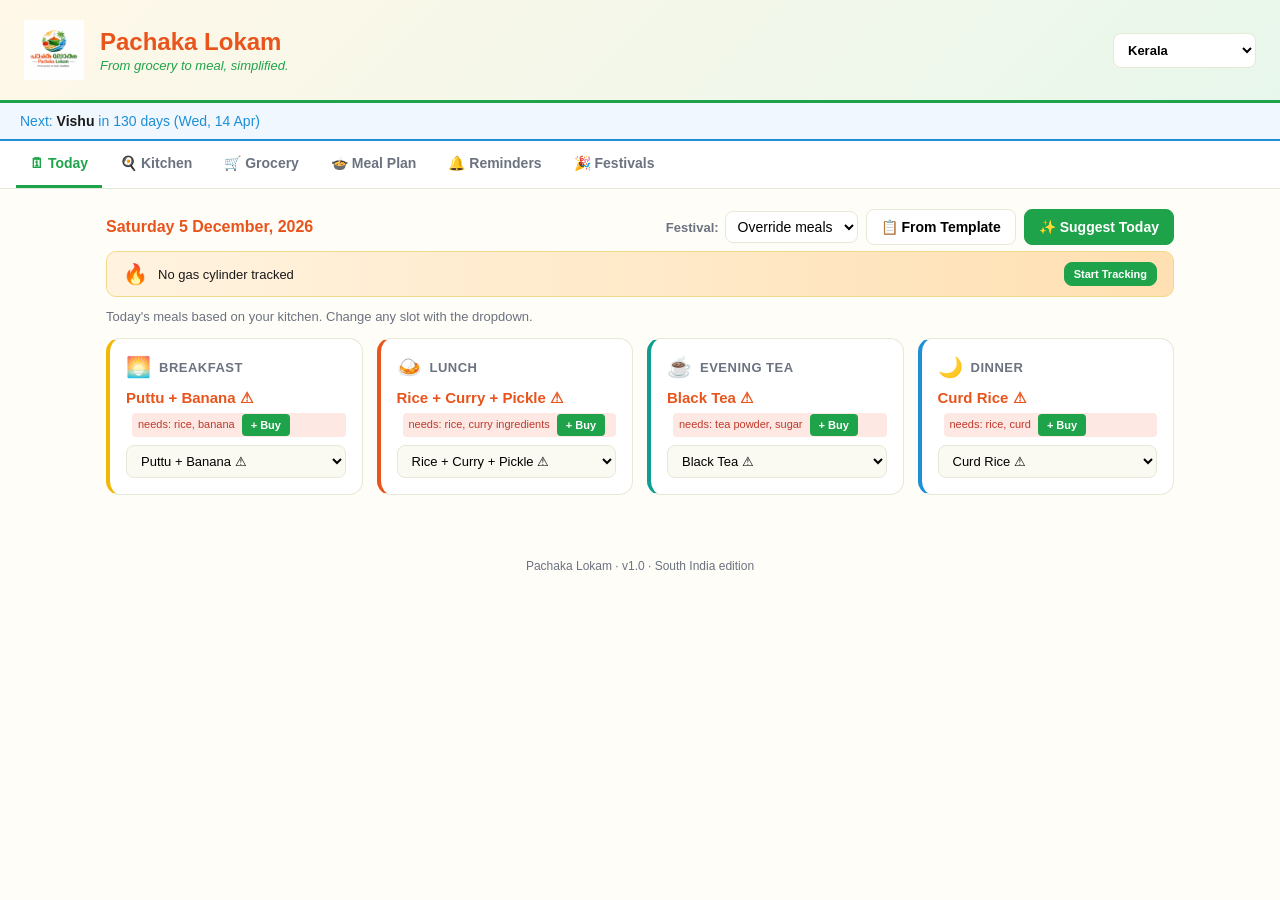
==== index.html @ 571d4b27 "Add files via upload Signed-off-by: Prashobh Paul <prashobhpaulnambadan@gmail.com>" ====
<!doctype html>
<html lang="en">
<head>
<meta charset="utf-8" />
<meta name="viewport" content="width=device-width,initial-scale=1,viewport-fit=cover" />
<meta name="theme-color" content="#1fa34a" />
<title>Pachaka Lokam</title>
<link rel="icon" href="assets/logo.png" />
<link rel="manifest" href="manifest.webmanifest" />
<link rel="stylesheet" href="app.css" />
</head>
<body>
<header class="hero">
  <img src="assets/logo.png" class="logo" />
  <div>
    <h1>Pachaka Lokam</h1>
    <p class="tag">From grocery to meal, simplified.</p>
  </div>
  <div class="hero-controls">
    <select id="region-select" class="region-sel" title="Select your region">
      <option value="Kerala">Kerala</option>
      <option value="Tamil Nadu">Tamil Nadu</option>
      <option value="Andhra Pradesh">Andhra Pradesh</option>
      <option value="Telangana">Telangana</option>
      <option value="Karnataka">Karnataka</option>
    </select>
  </div>
</header>

<!-- Festival Banner (dynamic) -->
<div id="festival-banner" class="festival-banner"></div>

<nav class="tabs">
  <button class="tab active" data-tab="today">🗓 Today</button>
  <button class="tab" data-tab="kitchen">🍳 Kitchen</button>
  <button class="tab" data-tab="grocery">🛒 Grocery</button>
  <button class="tab" data-tab="meals">🍲 Meal Plan</button>
  <button class="tab" data-tab="reminders">🔔 Reminders</button>
  <button class="tab" data-tab="festivals">🎉 Festivals</button>
</nav>
<main>

  <!-- ===== TODAY ===== -->
  <section id="today" class="panel active">
    <div class="today-header">
      <div id="today-date" class="today-date-label"></div>
      <span id="today-veg-badge" class="veg-badge-small" style="display:none">🌿 Veg Only</span>
      <span id="today-special-badge" class="special-badge" style="display:none"></span>
      <div class="row">
        <label class="switch">Festival:
          <select id="festival-mode-select">
            <option value="override">Override meals</option>
            <option value="suggest">Suggest only</option>
            <option value="off">Off</option>
          </select>
        </label>
        <button class="btn" id="btn-today-from-template">📋 From Template</button>
        <button class="btn primary" id="btn-today-suggest">✨ Suggest Today</button>
      </div>
    </div>

    <!-- Gas Cylinder Widget -->
    <div id="gas-cylinder-widget" class="gas-widget"></div>

    <p class="hint">Today's meals based on your kitchen. Change any slot with the dropdown.</p>

    <div class="today-grid">
      <!-- Breakfast -->
      <div class="today-card" id="today-breakfast">
        <div class="today-slot-header"><span class="slot-icon">🌅</span><span class="slot-label">Breakfast</span></div>
        <div class="fest-override-label" style="display:none"></div>
        <div class="special-day-label" style="display:none"></div>
        <div class="today-meal-display suggestion">—</div>
        <span class="today-missing miss" style="display:none"></span>
        <div class="today-select-wrap"><select></select></div>
      </div>
      <!-- Lunch -->
      <div class="today-card" id="today-lunch">
        <div class="today-slot-header"><span class="slot-icon">🍛</span><span class="slot-label">Lunch</span></div>
        <div class="fest-override-label" style="display:none"></div>
        <div class="special-day-label" style="display:none"></div>
        <div class="today-meal-display suggestion">—</div>
        <span class="today-missing miss" style="display:none"></span>
        <div class="today-select-wrap"><select></select></div>
      </div>
      <!-- Tea -->
      <div class="today-card" id="today-tea">
        <div class="today-slot-header"><span class="slot-icon">☕</span><span class="slot-label">Evening Tea</span></div>
        <div class="fest-override-label" style="display:none"></div>
        <div class="special-day-label" style="display:none"></div>
        <div class="today-meal-display suggestion">—</div>
        <span class="today-missing miss" style="display:none"></span>
        <div class="today-select-wrap"><select></select></div>
      </div>
      <!-- Dinner -->
      <div class="today-card" id="today-dinner">
        <div class="today-slot-header"><span class="slot-icon">🌙</span><span class="slot-label">Dinner</span></div>
        <div class="fest-override-label" style="display:none"></div>
        <div class="special-day-label" style="display:none"></div>
        <div class="today-meal-display suggestion">—</div>
        <span class="today-missing miss" style="display:none"></span>
        <div class="today-select-wrap"><select></select></div>
      </div>
    </div>
  </section>

  <!-- ===== KITCHEN ===== -->
  <section id="kitchen" class="panel">
    <div class="toolbar"><h2>What's in my Kitchen</h2><button class="btn" id="btn-reset-month">Reset Month</button></div>
    <p class="hint">Update quantities as you use things. Tap <b>Out</b> to move to Grocery.</p>
    <div id="kitchen-groups"></div>
  </section>

  <!-- ===== GROCERY ===== -->
  <section id="grocery" class="panel">
    <div class="toolbar"><h2>Shopping List</h2></div>
    <p class="hint">Tap <b>Bought</b> to return items to Kitchen.</p>
    <div id="grocery-list"></div>
  </section>

  <!-- ===== MEAL PLAN ===== -->
  <section id="meals" class="panel">
    <div id="template-banner" class="banner">
      <div><b>You have a saved weekly plan.</b><div class="meta">Apply it to this week — items missing in kitchen will be auto-substituted.</div></div>
      <div class="row"><button class="btn primary" id="btn-apply-template">Apply</button>
      <button class="btn" id="btn-dismiss-template">Not this week</button></div>
    </div>
    <div class="toolbar">
      <h2 id="meal-plan-title">Kerala Meal Plan</h2>
      <div class="row">
        <label class="switch">Drink:
          <select id="bev-select"><option value="tea">Tea</option><option value="coffee">Coffee</option><option value="either">Either</option></select>
        </label>
        <input type="date" id="plan-start" />
        <button class="btn" id="btn-edit-toggle">Edit Plan</button>
        <button class="btn primary" id="btn-generate">Generate 7 days</button>
      </div>
    </div>
    <p class="hint">Suggestions adapt to your kitchen. Partial matches show <b>needs: …</b>.</p>
    <div id="plan-grid"></div>
    <div class="row" style="justify-content:flex-end; margin-top:12px">
      <button class="btn" id="btn-save-template" style="display:none">💾 Save as Weekly Template</button>
    </div>
    <div id="missing-panel" class="missing-panel" style="display:none">
      <div class="toolbar"><h3>Missing for this plan</h3><button class="btn xs primary" id="btn-approve-all">Approve all → Grocery</button></div>
      <p class="hint">Approve items to add them to your Grocery list. Dismiss if not needed.</p>
      <div id="missing-list" class="chips"></div>
    </div>
  </section>

  <!-- ===== REMINDERS ===== -->
  <section id="reminders" class="panel">
    <nav class="rem-tabs">
      <button class="rem-tab active" data-remtab="rem-alerts">🔔 Reminders</button>
      <button class="rem-tab" data-remtab="rem-tracker">📅 Tracker</button>
    </nav>

    <!-- Reminders sub-panel -->
    <div id="rem-alerts" class="rem-panel active">
      <div class="toolbar" style="margin-top:14px"><h2>Smart Reminders</h2><button class="btn" id="btn-enable-notif">Enable Notifications</button></div>
      <div id="reminder-list"></div>
      <div class="add-row">
        <input id="r-title" placeholder="Reminder title" />
        <select id="r-freq"><option value="daily">Daily</option><option value="weekly">Weekly</option><option value="custom">Custom</option></select>
        <input id="r-time" type="time" />
        <button class="btn primary" id="btn-add-rem">Add</button>
      </div>
    </div>

    <!-- Tracker sub-panel -->
    <div id="rem-tracker" class="rem-panel">
      <div class="tracker-header">
        <h2>Monthly Tracker</h2>
        <div class="row">
          <button class="btn xs" id="tracker-prev">‹ Prev</button>
          <span id="tracker-month-label" class="tracker-month"></span>
          <button class="btn xs" id="tracker-next">Next ›</button>
        </div>
      </div>

      <!-- Stats strip (6 cards: maid, milk, newspaper) -->
      <div class="tracker-stats">
        <div class="stat-card maid-color">
          <div class="stat-val" id="stat-maid-present">0</div>
          <div class="stat-lbl">Maid Present</div>
        </div>
        <div class="stat-card absent-color">
          <div class="stat-val" id="stat-maid-absent">0</div>
          <div class="stat-lbl">Maid Absent</div>
        </div>
        <div class="stat-card milk-color">
          <div class="stat-val" id="stat-milk-received">0</div>
          <div class="stat-lbl">Milk Days</div>
        </div>
        <div class="stat-card missed-color">
          <div class="stat-val" id="stat-milk-missed">0</div>
          <div class="stat-lbl">Milk Missed</div>
        </div>
        <div class="stat-card news-color">
          <div class="stat-val" id="stat-news-received">0</div>
          <div class="stat-lbl">Paper Days</div>
        </div>
        <div class="stat-card news-missed-color">
          <div class="stat-val" id="stat-news-missed">0</div>
          <div class="stat-lbl">Paper Missed</div>
        </div>
      </div>

      <!-- Legend -->
      <div class="tracker-legend">
        <span class="leg-dot present"></span> Maid &nbsp;
        <span class="leg-dot absent"></span> Absent &nbsp;
        <span class="leg-dot received"></span> Milk &nbsp;
        <span class="leg-dot missed"></span> Missed &nbsp;
        <span class="leg-dot news-yes"></span> Paper &nbsp;
        <span class="leg-dot news-no"></span> No paper
        <span class="leg-note">· Tap to cycle: blank → yes → no → blank</span>
      </div>

      <!-- Calendar -->
      <div id="tracker-grid" class="tracker-grid"></div>
    </div>
  </section>

  <!-- ===== FESTIVALS ===== -->
  <section id="festivals" class="panel">
    <div class="toolbar"><h2>Festival Calendar</h2></div>
    <p class="hint">Festivals for your selected region. Active festivals override meal plans.</p>
    <div id="festival-list"></div>
  </section>

</main>
<footer>Pachaka Lokam · v1.0 · South India edition</footer>
<script src="data.js"></script>
<script src="app.js"></script>
</body>
</html>
---- app.css ----
:root {
  --green:#1fa34a; --orange:#e8541c; --blue:#1d8fd6; --yellow:#f2b705;
  --bg:#fffdf7; --ink:#1a1a1a; --muted:#6b7280; --card:#fff; --border:#e8e8d8;
  --red:#c0392b; --teal:#0f9d8f; --purple:#7c3aed;
}
* { box-sizing:border-box; -webkit-tap-highlight-color:transparent; }
html,body { margin:0; }
body { font-family:-apple-system,"Segoe UI",Roboto,sans-serif; background:var(--bg); color:var(--ink); padding-bottom:env(safe-area-inset-bottom); }

/* ===== HERO ===== */
.hero { display:flex; align-items:center; gap:16px; padding:20px 24px; padding-top:calc(20px + env(safe-area-inset-top));
  background:linear-gradient(135deg,#fff8e8 0%,#e8f7ec 100%); border-bottom:3px solid var(--green); }
.logo { height:60px; width:60px; object-fit:contain; }
.hero h1 { margin:0; color:var(--orange); font-size:24px; }
.tag { margin:2px 0 0; color:var(--green); font-style:italic; font-weight:500; font-size:13px; }
.hero-controls { margin-left:auto; }
.region-sel { min-width:130px; font-weight:600; padding:8px 10px; border:1.5px solid var(--border); border-radius:8px; font-size:13px; background:#fff; font-family:inherit; }

/* ===== FESTIVAL BANNER ===== */
.festival-banner { margin:0; padding:0; }
.festival-banner.active {
  background:linear-gradient(135deg,#fff3e0 0%,#ffe0b2 50%,#fff8e1 100%);
  border-bottom:3px solid var(--orange); padding:16px 20px;
}
.festival-banner.upcoming {
  background:#f0f7ff; border-bottom:2px solid var(--blue); padding:10px 20px;
}
.fest-greeting { font-size:18px; font-weight:700; color:var(--orange); margin-bottom:8px; }
.fest-progress { margin-bottom:10px; }
.fest-progress span { font-size:13px; color:var(--ink); font-weight:600; }
.progress-bar { height:6px; background:#e0e0e0; border-radius:3px; margin-top:4px; overflow:hidden; }
.progress-fill { height:100%; background:var(--orange); border-radius:3px; transition:width 0.3s; }
.fest-meals { margin-top:8px; }
.fest-dish { padding:4px 0; font-size:13px; border-bottom:1px dashed #e0d6c8; }
.fest-dish:last-child { border-bottom:none; }
.fest-dish span { display:inline-block; width:70px; font-weight:600; color:var(--orange); text-transform:capitalize; font-size:11px; }
.fest-upcoming { font-size:14px; color:var(--blue); }
.fest-upcoming b { color:var(--ink); }

/* ===== MAIN TABS ===== */
.tabs { display:flex; gap:4px; padding:0 16px; background:var(--card); border-bottom:1px solid var(--border); position:sticky; top:0; z-index:10; overflow-x:auto; }
.tab { background:transparent; border:none; padding:14px; font-size:14px; cursor:pointer; color:var(--muted); border-bottom:3px solid transparent; font-weight:600; white-space:nowrap; }
.tab.active { color:var(--green); border-bottom-color:var(--green); }
main { padding:20px 16px 40px; max-width:1100px; margin:0 auto; }
.panel { display:none; } .panel.active { display:block; }

/* ===== GAS CYLINDER WIDGET ===== */
.gas-widget { display:flex; align-items:center; gap:10px; background:linear-gradient(90deg,#fff3e0,#ffe0b2); border:1px solid #f2d98a;
  border-radius:10px; padding:10px 16px; margin-bottom:12px; }
.gas-widget:empty { display:none; }
.gas-icon { font-size:20px; }
.gas-text { flex:1; font-size:13px; color:var(--ink); }
.gas-text b { color:var(--orange); font-size:15px; }

/* ===== TODAY TAB ===== */
.today-header { display:flex; justify-content:space-between; align-items:center; flex-wrap:wrap; gap:10px; margin-bottom:6px; }
.today-date-label { font-size:16px; font-weight:700; color:var(--orange); }
.today-grid { display:grid; grid-template-columns:repeat(auto-fit,minmax(240px,1fr)); gap:14px; margin-top:10px; }
.today-card { background:var(--card); border:1px solid var(--border); border-radius:14px; padding:16px; display:flex; flex-direction:column; gap:8px; position:relative; }
.today-card:nth-child(1) { border-left:4px solid #f2b705; }
.today-card:nth-child(2) { border-left:4px solid var(--orange); }
.today-card:nth-child(3) { border-left:4px solid var(--teal); }
.today-card:nth-child(4) { border-left:4px solid var(--blue); }
.today-slot-header { display:flex; align-items:center; gap:8px; }
.slot-icon { font-size:20px; }
.slot-label { font-size:13px; font-weight:700; text-transform:uppercase; letter-spacing:0.5px; color:var(--muted); }
.today-meal-display { font-size:15px; font-weight:600; min-height:22px; line-height:1.4; }
.today-meal-display.set { color:var(--ink); }
.today-meal-display.suggestion { color:var(--green); }
.today-meal-display.empty { color:var(--muted); font-style:italic; font-size:13px; }
.today-meal-display.festival { color:var(--orange); }
.today-select-wrap select { width:100%; padding:7px 10px; font-size:13px; border:1.5px solid var(--border); border-radius:8px; background:#faf9f2; }
.today-missing { font-size:11px; margin-top:-4px; }
.fest-override-label { font-size:12px; color:var(--orange); font-weight:600; background:#fff3e0; padding:4px 8px; border-radius:6px; }

/* ===== SHARED LAYOUT ===== */
.toolbar { display:flex; justify-content:space-between; align-items:center; margin-bottom:14px; flex-wrap:wrap; gap:10px; }
.row { display:flex; gap:8px; align-items:center; flex-wrap:wrap; }
h2 { margin:0; font-size:18px; } h3 { margin:0; font-size:14px; }
.hint { color:var(--muted); font-size:13px; margin:0 0 14px; }
.btn { background:#fff; border:1.5px solid var(--border); padding:9px 14px; border-radius:8px; cursor:pointer; font-weight:600; font-size:14px; }
.btn.primary { background:var(--green); color:#fff; border-color:var(--green); }
.btn.xs { padding:5px 9px; font-size:11px; }
.btn:active { transform:scale(0.97); }
input,select { padding:9px 12px; border:1.5px solid var(--border); border-radius:8px; font-size:14px; background:#fff; font-family:inherit; }
.switch { display:inline-flex; align-items:center; gap:6px; font-size:13px; color:var(--muted); font-weight:600; }
.switch select { padding:6px 8px; }

/* ===== KITCHEN / GROCERY CARDS ===== */
.category { background:var(--card); border:1px solid var(--border); border-radius:12px; padding:14px; margin-bottom:12px; }
.category h3 { color:var(--orange); font-size:13px; text-transform:uppercase; letter-spacing:0.5px; display:flex; justify-content:space-between; margin-bottom:10px; }
.category h3 .count { color:var(--muted); font-size:11px; font-weight:500; text-transform:none; letter-spacing:0; }
.category details summary { cursor:pointer; color:var(--muted); font-size:12px; padding:6px 4px; }
.items { display:grid; grid-template-columns:repeat(auto-fill,minmax(240px,1fr)); gap:6px; }
.item { display:flex; align-items:center; gap:6px; padding:8px 10px; background:#faf9f2; border-radius:8px; font-size:13px; border-left:3px solid transparent; }
.item.stocked { border-left-color:var(--green); background:#f0faf3; }
.item.empty { opacity:0.65; }
.item .name { flex:1; }
.item .qty { width:60px; padding:3px 6px; font-size:12px; }
.item .unit { font-size:11px; color:var(--muted); min-width:24px; font-weight:600; }

/* ===== MEAL PLAN ===== */
.banner { background:#fff8e8; border:1px solid var(--yellow); border-radius:12px; padding:14px; margin-bottom:14px; display:flex; justify-content:space-between; align-items:center; flex-wrap:wrap; gap:10px; }
.banner .meta { color:var(--muted); font-size:12px; margin-top:4px; }
#plan-grid { display:grid; grid-template-columns:repeat(auto-fit,minmax(240px,1fr)); gap:12px; }
.day-card { background:var(--card); border:1px solid var(--border); border-radius:12px; padding:14px; border-left:4px solid var(--blue); }
.day-card h4 { margin:0 0 10px; color:var(--blue); font-size:14px; }
.day-card.festival-day { border-left-color:var(--orange); background:linear-gradient(135deg,#fffde7 0%,#fff8e1 100%); }
.fest-badge { display:inline-block; background:var(--orange); color:#fff; font-size:10px; font-weight:700; text-transform:uppercase;
  letter-spacing:0.5px; padding:2px 8px; border-radius:4px; margin-bottom:6px; }
.meal-row { padding:7px 0; border-bottom:1px dashed var(--border); font-size:13px; line-height:1.4; }
.meal-row:last-child { border-bottom:none; }
.meal-row b { color:var(--orange); text-transform:capitalize; display:block; font-size:11px; margin-bottom:2px; }
.meal-row.partial { background:#fff8e8; }
.meal-row select { width:100%; padding:5px 8px; font-size:12px; }
.miss { display:inline-block; margin-left:6px; font-size:11px; color:#c0392b; background:#fde8e4; padding:1px 6px; border-radius:4px; }
.missing-panel { background:var(--card); border:1px solid var(--yellow); border-left:4px solid var(--yellow); border-radius:12px; padding:14px; margin-top:16px; }
.chips { display:flex; flex-wrap:wrap; gap:6px; }
.chip { display:inline-flex; align-items:center; gap:4px; background:#faf9f2; border:1px solid var(--border); border-radius:20px; padding:4px 4px 4px 12px; font-size:13px; }
.chip button { border:none; background:transparent; cursor:pointer; padding:4px 6px; font-size:13px; border-radius:50%; }
.chip button[title=Approve] { color:var(--green); font-weight:bold; }
.chip button[title=Dismiss] { color:#c0392b; }

/* ===== REMINDERS SUB-TABS ===== */
.rem-tabs { display:flex; gap:4px; border-bottom:1px solid var(--border); margin-bottom:2px; }
.rem-tab { background:transparent; border:none; border-bottom:3px solid transparent; padding:10px 16px; font-size:14px; font-weight:600; color:var(--muted); cursor:pointer; }
.rem-tab.active { color:var(--orange); border-bottom-color:var(--orange); }
.rem-panel { display:none; } .rem-panel.active { display:block; }

/* ===== REMINDER ROWS ===== */
#reminder-list { display:flex; flex-direction:column; gap:8px; margin-bottom:14px; }
.rem { display:flex; justify-content:space-between; align-items:center; background:var(--card); border:1px solid var(--border); border-radius:10px; padding:12px 14px; gap:10px; }
.rem.off { opacity:0.45; } .rem .meta { color:var(--muted); font-size:12px; margin-top:2px; }
.rem .actions { display:flex; gap:6px; } .rem .actions .btn { padding:6px 10px; font-size:12px; }
.add-row { display:flex; gap:8px; margin-top:14px; flex-wrap:wrap; }
.add-row input,.add-row select { flex:1; min-width:120px; }

/* ===== TRACKER ===== */
.tracker-header { display:flex; justify-content:space-between; align-items:center; flex-wrap:wrap; gap:10px; padding:14px 0 8px; }
.tracker-month { font-size:15px; font-weight:700; color:var(--ink); min-width:140px; text-align:center; }
.tracker-stats { display:grid; grid-template-columns:repeat(6,1fr); gap:8px; margin-bottom:12px; }
@media(max-width:700px) { .tracker-stats { grid-template-columns:repeat(3,1fr); } }
@media(max-width:400px) { .tracker-stats { grid-template-columns:repeat(2,1fr); } }
.stat-card { border-radius:10px; padding:12px 8px; text-align:center; }
.stat-card.maid-color  { background:#e8f7ec; border:1px solid #a8ddb5; }
.stat-card.absent-color{ background:#fde8e4; border:1px solid #f5b9ae; }
.stat-card.milk-color  { background:#e8f4fd; border:1px solid #a8d3f0; }
.stat-card.missed-color{ background:#fff8e8; border:1px solid #f2d98a; }
.stat-card.news-color  { background:#f3e8fd; border:1px solid #c8a8f0; }
.stat-card.news-missed-color { background:#fce8f1; border:1px solid #f0a8c0; }
.stat-val { font-size:24px; font-weight:800; }
.stat-lbl { font-size:11px; color:var(--muted); font-weight:600; margin-top:2px; }
.stat-card.maid-color  .stat-val { color:var(--green); }
.stat-card.absent-color .stat-val { color:var(--red); }
.stat-card.milk-color  .stat-val { color:var(--blue); }
.stat-card.missed-color .stat-val { color:#b7830a; }
.stat-card.news-color  .stat-val { color:var(--purple); }
.stat-card.news-missed-color .stat-val { color:#c0396b; }
.tracker-legend { font-size:11px; color:var(--muted); margin-bottom:12px; display:flex; flex-wrap:wrap; align-items:center; gap:4px; }
.leg-dot { display:inline-block; width:10px; height:10px; border-radius:3px; }
.leg-dot.present  { background:#1fa34a; }
.leg-dot.absent   { background:#c0392b; }
.leg-dot.received { background:#1d8fd6; }
.leg-dot.missed   { background:#f2b705; }
.leg-dot.news-yes { background:#7c3aed; }
.leg-dot.news-no  { background:#c0396b; }
.leg-note { color:#aaa; font-style:italic; margin-left:4px; }

/* ===== CALENDAR GRID ===== */
.tracker-grid { display:grid; grid-template-columns:repeat(7,1fr); gap:4px; }
.cal-header { text-align:center; font-size:10px; font-weight:700; color:var(--muted); padding:4px 0; text-transform:uppercase; letter-spacing:0.5px; }
.cal-cell { background:var(--card); border:1px solid var(--border); border-radius:8px; padding:5px 4px 6px; min-height:82px; display:flex; flex-direction:column; gap:3px; }
.cal-cell.blank { background:transparent; border-color:transparent; }
.cal-cell.today { border-color:var(--orange); border-width:2px; background:#fffbf5; }
.cal-cell.future { opacity:0.4; pointer-events:none; }
.cal-day { font-size:11px; font-weight:700; color:var(--ink); text-align:center; }
.cal-cell.today .cal-day { color:var(--orange); }
.cal-badges { display:flex; flex-direction:column; gap:2px; }
.badge { border:none; border-radius:5px; padding:2px 4px; font-size:8px; font-weight:700; cursor:pointer; text-align:left; width:100%; transition:background 0.15s; }
.maid-badge        { background:#f0f0f0; color:var(--muted); }
.maid-badge.present{ background:#d4f0de; color:var(--green); }
.maid-badge.absent { background:#fde8e4; color:var(--red); }
.milk-badge        { background:#f0f0f0; color:var(--muted); }
.milk-badge.received{ background:#daeeff; color:var(--blue); }
.milk-badge.missed { background:#fff8e0; color:#b7830a; }
.news-badge        { background:#f0f0f0; color:var(--muted); }
.news-badge.received { background:#ede0fd; color:var(--purple); }
.news-badge.missed { background:#fce8f1; color:#c0396b; }

/* ===== FESTIVAL CALENDAR PANEL ===== */
#festival-list { display:flex; flex-direction:column; gap:10px; }
.fest-card { background:var(--card); border:1px solid var(--border); border-radius:12px; padding:14px; border-left:4px solid var(--muted); transition:border-color 0.2s; }
.fest-card.active { border-left-color:var(--orange); background:#fffde7; }
.fest-card.past { opacity:0.5; }
.fest-card-head { display:flex; justify-content:space-between; align-items:center; margin-bottom:4px; }
.fest-card-head h4 { margin:0; font-size:15px; color:var(--ink); }
.badge.live { background:var(--orange); color:#fff; font-size:10px; font-weight:700; text-transform:uppercase; letter-spacing:0.3px; padding:2px 8px; border-radius:4px; }
.badge.past { background:#e0e0e0; color:#888; font-size:10px; font-weight:700; text-transform:uppercase; letter-spacing:0.3px; padding:2px 8px; border-radius:4px; }
.badge.soon { background:#e3f2fd; color:var(--blue); font-size:10px; font-weight:700; text-transform:uppercase; letter-spacing:0.3px; padding:2px 8px; border-radius:4px; }
.fest-card-meta { font-size:12px; color:var(--muted); margin-bottom:2px; }
.fest-card-states { font-size:11px; color:var(--blue); font-weight:500; }
.fest-card-greeting { font-size:13px; color:var(--orange); font-weight:600; margin-top:6px; }

/* ===== DIALOG OVERLAY ===== */
.dialog-overlay { position:fixed; inset:0; background:rgba(0,0,0,0.45); z-index:100; display:flex; align-items:center; justify-content:center; padding:16px; }
.dialog { background:#fff; border-radius:16px; padding:24px; max-width:420px; width:100%; box-shadow:0 8px 32px rgba(0,0,0,0.2); display:flex; flex-direction:column; gap:12px; }
.dialog h3 { margin:0 0 4px; font-size:16px; color:var(--orange); }
.dialog label { display:flex; flex-direction:column; gap:4px; font-size:13px; font-weight:600; color:var(--muted); }
.dialog label input, .dialog label select { margin-top:2px; }
.dialog-actions { display:flex; gap:8px; justify-content:flex-end; margin-top:8px; }

/* ===== VEG & SPECIAL BADGES ===== */
.veg-badge-small { display:inline-block; background:#e8f7ec; color:var(--green); font-size:11px; font-weight:700; padding:3px 10px; border-radius:12px; }
.special-badge { display:inline-block; background:#fff3e0; color:var(--orange); font-size:11px; font-weight:700; padding:3px 10px; border-radius:12px; }
.special-day-label { font-size:12px; color:var(--purple); font-weight:600; background:#f3e8fd; padding:4px 8px; border-radius:6px; }
.special-day-banner { background:linear-gradient(135deg,#f3e8fd 0%,#ede0fd 100%) !important; border-bottom-color:var(--purple) !important; }

/* ===== CHIP BUTTONS (Veg day toggles) ===== */
.chip-btn { background:#faf9f2; border:1.5px solid var(--border); border-radius:20px; padding:6px 14px; font-size:13px; font-weight:600; cursor:pointer; color:var(--muted); transition:all 0.15s; }
.chip-btn:hover { border-color:var(--green); }
.chip-btn.active { background:var(--green); color:#fff; border-color:var(--green); }

/* ===== VEG RESTRICTIONS SECTION ===== */
.veg-restrictions-section { margin-top:20px; padding-top:16px; border-top:1px solid var(--border); }
.veg-restrictions-section h3 { margin-bottom:8px; }
.veg-days { margin-bottom:12px; }
.veg-days label { font-size:13px; font-weight:600; color:var(--muted); display:block; margin-bottom:6px; }
.veg-day-chips { display:flex; flex-wrap:wrap; gap:6px; }
.veg-month-row { display:flex; gap:8px; align-items:flex-end; flex-wrap:wrap; margin-bottom:8px; }
.veg-month-row label { font-size:13px; font-weight:600; color:var(--muted); }
.veg-months-list { display:flex; flex-wrap:wrap; gap:6px; margin-top:4px; }

/* ===== SPECIAL DAYS HEADER ===== */
.sd-header { display:flex; justify-content:space-between; align-items:center; margin-top:20px; padding-top:16px; border-top:1px solid var(--border); margin-bottom:8px; }
.sd-header h3 { margin:0; }

/* ===== BUY MISSING BUTTON ===== */
.buy-missing-btn { background:var(--green); color:#fff; border:none; border-radius:4px; padding:2px 8px; font-size:10px; font-weight:700; cursor:pointer; margin-left:4px; vertical-align:middle; }
.buy-missing-btn:hover { background:#178a3a; }

/* ===== PARTIAL MATCH HIGHLIGHT ===== */
.today-meal-display.partial { color:var(--orange); }
.meal-row.partial { background:#fff8e8; border-radius:6px; padding:8px; }

/* ===== RECURRING BADGE ===== */
.badge.recur { background:#e8f7ec; color:var(--green); font-size:10px; font-weight:700; text-transform:uppercase; letter-spacing:0.3px; padding:2px 8px; border-radius:4px; }

/* ===== SPECIAL FEST CARD ===== */
.fest-card.special { border-left-color:var(--purple); }
.fest-card.special.past { opacity:0.5; }

footer { text-align:center; padding:24px; color:var(--muted); font-size:12px; }
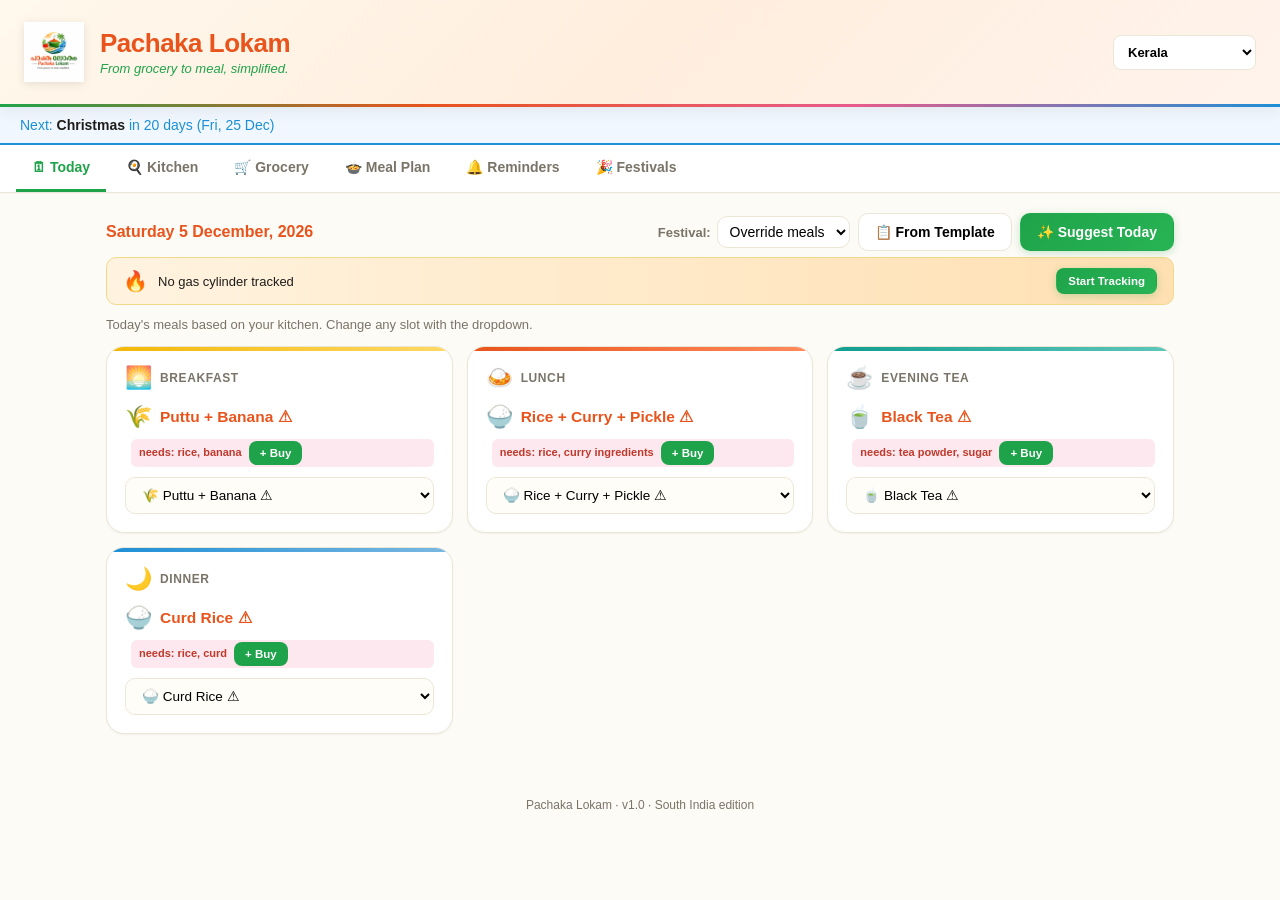
==== commit 31312d44: "Add files via upload Signed-off-by: Prashobh Paul <prashobhpaulnambadan@gmail.com>" ====
--- a/index.html
+++ b/index.html
@@ -106,10 +106,25 @@
 
   <!-- ===== KITCHEN ===== -->
   <section id="kitchen" class="panel">
-    <div class="toolbar"><h2>What's in my Kitchen</h2><button class="btn" id="btn-reset-month">Reset Month</button></div>
-    <p class="hint">Update quantities as you use things. Tap <b>Out</b> to move to Grocery.</p>
+    <div class="toolbar">
+      <h2>What's in my Kitchen</h2>
+      <div class="row">
+        <button class="btn" id="btn-kitchen-select-all-empty" title="Select every empty item">☑ Select all empty</button>
+        <button class="btn" id="btn-reset-month">Reset Month</button>
+      </div>
+    </div>
+    <p class="hint">Tick boxes on multiple items, then use the bar at the bottom to bulk update — one save for everything.</p>
     <div id="kitchen-groups"></div>
   </section>
+
+  <!-- Floating bulk-action bar for Kitchen -->
+  <div id="kitchen-bulk-bar" class="bulk-bar" style="display:none">
+    <span id="kbb-count" class="bulk-count">0 selected</span>
+    <button class="btn xs primary" id="kbb-stock">✓ Restock to default</button>
+    <button class="btn xs" id="kbb-out">✗ Mark as Out</button>
+    <button class="btn xs" id="kbb-buy">+ Add to Grocery</button>
+    <button class="btn xs" id="kbb-clear">Clear</button>
+  </div>
 
   <!-- ===== GROCERY ===== -->
   <section id="grocery" class="panel">
@@ -158,6 +173,55 @@
     <!-- Reminders sub-panel -->
     <div id="rem-alerts" class="rem-panel active">
       <div class="toolbar" style="margin-top:14px"><h2>Smart Reminders</h2><button class="btn" id="btn-enable-notif">Enable Notifications</button></div>
+
+      <div class="card" style="margin:10px 0;padding:12px">
+        <div class="toolbar"><h3>🍽️ Meal Reminders</h3>
+          <label class="switch"><input type="checkbox" id="mr-enabled"/><span>Enabled</span></label>
+        </div>
+        <p class="hint">Get notified at meal-time with today's planned dish.</p>
+        <div class="add-row" style="flex-wrap:wrap;gap:8px">
+          <label>🌅 Breakfast <input type="time" id="mr-breakfast"/></label>
+          <label>🍛 Lunch <input type="time" id="mr-lunch"/></label>
+          <label>☕ Tea <input type="time" id="mr-tea"/></label>
+          <label>🌙 Dinner <input type="time" id="mr-dinner"/></label>
+          <button class="btn primary" id="btn-save-meal-rem">Save</button>
+        </div>
+      </div>
+
+      <div class="card" style="margin:10px 0;padding:12px">
+        <div class="toolbar"><h3>💧 Water Reminders</h3>
+          <label class="switch"><input type="checkbox" id="wr-enabled"/><span>Enabled</span></label>
+        </div>
+        <p class="hint">Stay hydrated — get a gentle nudge every X minutes during your active hours.</p>
+        <div class="add-row" style="flex-wrap:wrap;gap:8px">
+          <label>Every <input type="number" id="wr-interval" min="15" max="240" step="15" style="width:70px"/> min</label>
+          <label>From <input type="time" id="wr-start"/></label>
+          <label>To <input type="time" id="wr-end"/></label>
+          <label>Goal <input type="number" id="wr-goal" min="1" max="20" style="width:60px"/> glasses/day</label>
+          <button class="btn primary" id="btn-save-water">Save</button>
+        </div>
+        <div class="water-tracker-row">
+          <div class="water-count-display" id="water-count-display">0 / 8 glasses today</div>
+          <div class="row">
+            <button class="btn xs primary" id="btn-water-drank">+ Drank a glass</button>
+            <button class="btn xs" id="btn-water-reset">Reset today</button>
+          </div>
+        </div>
+      </div>
+
+      <div class="card" style="margin:10px 0;padding:12px">
+        <div class="toolbar"><h3>🎊 Festival Notifications</h3>
+          <label class="switch"><input type="checkbox" id="fn-enabled"/><span>Enabled</span></label>
+        </div>
+        <p class="hint">Morning alerts when a festival starts, peaks, or is approaching.</p>
+        <div class="add-row" style="flex-wrap:wrap;gap:8px">
+          <label>Morning alert at <input type="time" id="fn-time"/></label>
+          <label>Remind me <input type="number" id="fn-lead" min="1" max="14" style="width:60px"/> day(s) before</label>
+          <button class="btn primary" id="btn-save-fest-notif">Save</button>
+        </div>
+      </div>
+
+      <h3 style="margin-top:18px">Custom Reminders</h3>
       <div id="reminder-list"></div>
       <div class="add-row">
         <input id="r-title" placeholder="Reminder title" />
--- a/app.css
+++ b/app.css
@@ -1,17 +1,34 @@
 :root {
-  --green:#1fa34a; --orange:#e8541c; --blue:#1d8fd6; --yellow:#f2b705;
-  --bg:#fffdf7; --ink:#1a1a1a; --muted:#6b7280; --card:#fff; --border:#e8e8d8;
+  --green:#1fa34a; --green-soft:#e3f4ea;
+  --orange:#e8541c; --orange-soft:#fff1e6;
+  --blue:#1d8fd6;   --blue-soft:#e6f3fc;
+  --yellow:#f2b705; --yellow-soft:#fff7d9;
+  --pink:#e85a8b;   --pink-soft:#fde8ef;
+  --bg:#fdfbf6;
+  --ink:#1f1d1a; --muted:#7a7468;
+  --card:#ffffff; --card-elev:#fffdf8;
+  --border:#ece6d6;
   --red:#c0392b; --teal:#0f9d8f; --purple:#7c3aed;
+  --shadow-sm:0 1px 2px rgba(70,55,30,0.06);
+  --shadow-md:0 4px 14px rgba(70,55,30,0.08);
+  --shadow-lg:0 10px 30px rgba(70,55,30,0.12);
+  --grad-warm:linear-gradient(135deg,#fff8ec 0%,#ffeede 50%,#fff3ec 100%);
+  --grad-mint:linear-gradient(135deg,#f0faf3 0%,#e3f4ea 100%);
+  --grad-pink:linear-gradient(135deg,#fff3f7 0%,#fde2ec 100%);
+  --grad-blue:linear-gradient(135deg,#eef6fc 0%,#dceffb 100%);
 }
 * { box-sizing:border-box; -webkit-tap-highlight-color:transparent; }
 html,body { margin:0; }
-body { font-family:-apple-system,"Segoe UI",Roboto,sans-serif; background:var(--bg); color:var(--ink); padding-bottom:env(safe-area-inset-bottom); }
+body { font-family:"Inter",-apple-system,"Segoe UI",Roboto,"Helvetica Neue",sans-serif; background:var(--bg); color:var(--ink); padding-bottom:env(safe-area-inset-bottom); -webkit-font-smoothing:antialiased; }
 
 /* ===== HERO ===== */
-.hero { display:flex; align-items:center; gap:16px; padding:20px 24px; padding-top:calc(20px + env(safe-area-inset-top));
-  background:linear-gradient(135deg,#fff8e8 0%,#e8f7ec 100%); border-bottom:3px solid var(--green); }
-.logo { height:60px; width:60px; object-fit:contain; }
-.hero h1 { margin:0; color:var(--orange); font-size:24px; }
+.hero { display:flex; align-items:center; gap:16px; padding:22px 24px; padding-top:calc(22px + env(safe-area-inset-top));
+  background:var(--grad-warm); border-bottom:3px solid transparent;
+  background-clip:padding-box; box-shadow:var(--shadow-md); position:relative; }
+.hero::after { content:""; position:absolute; left:0; right:0; bottom:-3px; height:3px;
+  background:linear-gradient(90deg,var(--green),var(--orange),var(--pink),var(--blue)); }
+.logo { height:60px; width:60px; object-fit:contain; filter:drop-shadow(0 2px 4px rgba(0,0,0,0.1)); }
+.hero h1 { margin:0; color:var(--orange); font-size:26px; font-weight:800; letter-spacing:-0.5px; }
 .tag { margin:2px 0 0; color:var(--green); font-style:italic; font-weight:500; font-size:13px; }
 .hero-controls { margin-left:auto; }
 .region-sel { min-width:130px; font-weight:600; padding:8px 10px; border:1.5px solid var(--border); border-radius:8px; font-size:13px; background:#fff; font-family:inherit; }
@@ -31,15 +48,18 @@
 .progress-bar { height:6px; background:#e0e0e0; border-radius:3px; margin-top:4px; overflow:hidden; }
 .progress-fill { height:100%; background:var(--orange); border-radius:3px; transition:width 0.3s; }
 .fest-meals { margin-top:8px; }
-.fest-dish { padding:4px 0; font-size:13px; border-bottom:1px dashed #e0d6c8; }
+.fest-dish { padding:6px 0; font-size:13px; border-bottom:1px dashed #e0d6c8; display:flex; align-items:center; gap:8px; }
 .fest-dish:last-child { border-bottom:none; }
-.fest-dish span { display:inline-block; width:70px; font-weight:600; color:var(--orange); text-transform:capitalize; font-size:11px; }
+.fest-dish > span:first-child { display:inline-block; width:72px; flex-shrink:0; font-weight:700; color:var(--orange); text-transform:uppercase; font-size:10px; letter-spacing:0.4px; }
+.fest-dish .dish-emoji { font-size:18px; flex-shrink:0; }
 .fest-upcoming { font-size:14px; color:var(--blue); }
 .fest-upcoming b { color:var(--ink); }
 
 /* ===== MAIN TABS ===== */
-.tabs { display:flex; gap:4px; padding:0 16px; background:var(--card); border-bottom:1px solid var(--border); position:sticky; top:0; z-index:10; overflow-x:auto; }
-.tab { background:transparent; border:none; padding:14px; font-size:14px; cursor:pointer; color:var(--muted); border-bottom:3px solid transparent; font-weight:600; white-space:nowrap; }
+.tabs { display:flex; gap:4px; padding:0 16px; background:var(--card); border-bottom:1px solid var(--border); position:sticky; top:0; z-index:10; overflow-x:auto; box-shadow:0 1px 0 rgba(0,0,0,0.02); }
+.tabs::-webkit-scrollbar { display:none; }
+.tab { background:transparent; border:none; padding:14px 16px; font-size:14px; cursor:pointer; color:var(--muted); border-bottom:3px solid transparent; font-weight:600; white-space:nowrap; transition:color 0.18s; }
+.tab:hover { color:var(--orange); }
 .tab.active { color:var(--green); border-bottom-color:var(--green); }
 main { padding:20px 16px 40px; max-width:1100px; margin:0 auto; }
 .panel { display:none; } .panel.active { display:block; }
@@ -55,21 +75,26 @@
 /* ===== TODAY TAB ===== */
 .today-header { display:flex; justify-content:space-between; align-items:center; flex-wrap:wrap; gap:10px; margin-bottom:6px; }
 .today-date-label { font-size:16px; font-weight:700; color:var(--orange); }
-.today-grid { display:grid; grid-template-columns:repeat(auto-fit,minmax(240px,1fr)); gap:14px; margin-top:10px; }
-.today-card { background:var(--card); border:1px solid var(--border); border-radius:14px; padding:16px; display:flex; flex-direction:column; gap:8px; position:relative; }
-.today-card:nth-child(1) { border-left:4px solid #f2b705; }
-.today-card:nth-child(2) { border-left:4px solid var(--orange); }
-.today-card:nth-child(3) { border-left:4px solid var(--teal); }
-.today-card:nth-child(4) { border-left:4px solid var(--blue); }
+.today-grid { display:grid; grid-template-columns:repeat(auto-fit,minmax(260px,1fr)); gap:14px; margin-top:12px; }
+.today-card { background:var(--card); border:1px solid var(--border); border-radius:18px; padding:18px; display:flex; flex-direction:column; gap:10px; position:relative; box-shadow:var(--shadow-sm); transition:box-shadow 0.2s, transform 0.18s; overflow:hidden; }
+.today-card::before { content:""; position:absolute; top:0; left:0; right:0; height:4px; background:var(--yellow); }
+.today-card:hover { box-shadow:var(--shadow-md); transform:translateY(-2px); }
+.today-card:nth-child(1)::before { background:linear-gradient(90deg,#f2b705,#ffd966); }
+.today-card:nth-child(2)::before { background:linear-gradient(90deg,var(--orange),#ff8a5b); }
+.today-card:nth-child(3)::before { background:linear-gradient(90deg,var(--teal),#5fc7bb); }
+.today-card:nth-child(4)::before { background:linear-gradient(90deg,var(--blue),#7bb8e2); }
 .today-slot-header { display:flex; align-items:center; gap:8px; }
-.slot-icon { font-size:20px; }
-.slot-label { font-size:13px; font-weight:700; text-transform:uppercase; letter-spacing:0.5px; color:var(--muted); }
-.today-meal-display { font-size:15px; font-weight:600; min-height:22px; line-height:1.4; }
+.slot-icon { font-size:22px; }
+.slot-label { font-size:12px; font-weight:800; text-transform:uppercase; letter-spacing:0.6px; color:var(--muted); }
+.today-meal-display { font-size:15.5px; font-weight:600; min-height:26px; line-height:1.45; display:flex; align-items:center; gap:8px; flex-wrap:wrap; }
+.today-meal-display .meal-emoji { font-size:22px; flex-shrink:0; }
+.today-meal-display .meal-name { flex:1; min-width:0; }
 .today-meal-display.set { color:var(--ink); }
 .today-meal-display.suggestion { color:var(--green); }
 .today-meal-display.empty { color:var(--muted); font-style:italic; font-size:13px; }
 .today-meal-display.festival { color:var(--orange); }
-.today-select-wrap select { width:100%; padding:7px 10px; font-size:13px; border:1.5px solid var(--border); border-radius:8px; background:#faf9f2; }
+.today-select-wrap select { width:100%; padding:9px 12px; font-size:13.5px; border:1.5px solid var(--border); border-radius:10px; background:var(--card-elev); transition:border-color 0.15s; }
+.today-select-wrap select:focus { border-color:var(--green); outline:none; }
 .today-missing { font-size:11px; margin-top:-4px; }
 .fest-override-label { font-size:12px; color:var(--orange); font-weight:600; background:#fff3e0; padding:4px 8px; border-radius:6px; }
 
@@ -78,42 +103,53 @@
 .row { display:flex; gap:8px; align-items:center; flex-wrap:wrap; }
 h2 { margin:0; font-size:18px; } h3 { margin:0; font-size:14px; }
 .hint { color:var(--muted); font-size:13px; margin:0 0 14px; }
-.btn { background:#fff; border:1.5px solid var(--border); padding:9px 14px; border-radius:8px; cursor:pointer; font-weight:600; font-size:14px; }
-.btn.primary { background:var(--green); color:#fff; border-color:var(--green); }
-.btn.xs { padding:5px 9px; font-size:11px; }
-.btn:active { transform:scale(0.97); }
-input,select { padding:9px 12px; border:1.5px solid var(--border); border-radius:8px; font-size:14px; background:#fff; font-family:inherit; }
+.btn { background:#fff; border:1.5px solid var(--border); padding:10px 16px; border-radius:10px; cursor:pointer; font-weight:600; font-size:14px; transition:transform 0.12s, box-shadow 0.18s, background 0.18s, border-color 0.18s; }
+.btn:hover { box-shadow:var(--shadow-sm); border-color:var(--green); }
+.btn.primary { background:linear-gradient(135deg,var(--green) 0%,#28b455 100%); color:#fff; border-color:transparent; box-shadow:0 2px 8px rgba(31,163,74,0.25); }
+.btn.primary:hover { box-shadow:0 4px 14px rgba(31,163,74,0.35); }
+.btn.xs { padding:6px 11px; font-size:11.5px; border-radius:8px; }
+.btn:active { transform:scale(0.96); }
+input,select { padding:10px 12px; border:1.5px solid var(--border); border-radius:10px; font-size:14px; background:#fff; font-family:inherit; transition:border-color 0.15s; }
+input:focus, select:focus { border-color:var(--green); outline:none; }
 .switch { display:inline-flex; align-items:center; gap:6px; font-size:13px; color:var(--muted); font-weight:600; }
 .switch select { padding:6px 8px; }
 
 /* ===== KITCHEN / GROCERY CARDS ===== */
-.category { background:var(--card); border:1px solid var(--border); border-radius:12px; padding:14px; margin-bottom:12px; }
-.category h3 { color:var(--orange); font-size:13px; text-transform:uppercase; letter-spacing:0.5px; display:flex; justify-content:space-between; margin-bottom:10px; }
-.category h3 .count { color:var(--muted); font-size:11px; font-weight:500; text-transform:none; letter-spacing:0; }
-.category details summary { cursor:pointer; color:var(--muted); font-size:12px; padding:6px 4px; }
-.items { display:grid; grid-template-columns:repeat(auto-fill,minmax(240px,1fr)); gap:6px; }
-.item { display:flex; align-items:center; gap:6px; padding:8px 10px; background:#faf9f2; border-radius:8px; font-size:13px; border-left:3px solid transparent; }
-.item.stocked { border-left-color:var(--green); background:#f0faf3; }
-.item.empty { opacity:0.65; }
-.item .name { flex:1; }
-.item .qty { width:60px; padding:3px 6px; font-size:12px; }
-.item .unit { font-size:11px; color:var(--muted); min-width:24px; font-weight:600; }
+.category { background:var(--card); border:1px solid var(--border); border-radius:16px; padding:16px; margin-bottom:14px; box-shadow:var(--shadow-sm); transition:box-shadow 0.18s; }
+.category:hover { box-shadow:var(--shadow-md); }
+.category h3 { color:var(--orange); font-size:13px; text-transform:uppercase; letter-spacing:0.6px; display:flex; align-items:center; justify-content:space-between; margin-bottom:12px; gap:8px; }
+.category h3 .cat-icon { font-size:18px; margin-right:6px; }
+.category h3 .count { color:var(--muted); font-size:11px; font-weight:500; text-transform:none; letter-spacing:0; margin-left:auto; }
+.category details summary { cursor:pointer; color:var(--muted); font-size:12px; padding:8px 4px; font-weight:600; }
+.category details summary:hover { color:var(--orange); }
+.items { display:grid; grid-template-columns:repeat(auto-fill,minmax(260px,1fr)); gap:8px; margin-top:6px; }
+.item { display:flex; align-items:center; gap:8px; padding:10px 12px; background:var(--card-elev); border-radius:10px; font-size:13.5px; border-left:3px solid transparent; transition:transform 0.12s, box-shadow 0.18s, background 0.18s; }
+.item:hover { box-shadow:var(--shadow-sm); transform:translateY(-1px); }
+.item .item-icon { font-size:18px; line-height:1; flex-shrink:0; width:24px; text-align:center; filter:saturate(1.1); }
+.item.stocked { border-left-color:var(--green); background:linear-gradient(90deg,var(--green-soft),#fff); }
+.item.empty { opacity:0.78; background:#fbfaf3; }
+.item.empty:hover { opacity:1; }
+.item .name { flex:1; font-weight:500; color:var(--ink); }
+.item .qty { width:64px; padding:5px 8px; font-size:12px; border-radius:6px; }
+.item .unit { font-size:11px; color:var(--muted); min-width:28px; font-weight:700; text-transform:uppercase; letter-spacing:0.3px; }
 
 /* ===== MEAL PLAN ===== */
-.banner { background:#fff8e8; border:1px solid var(--yellow); border-radius:12px; padding:14px; margin-bottom:14px; display:flex; justify-content:space-between; align-items:center; flex-wrap:wrap; gap:10px; }
+.banner { background:var(--grad-warm); border:1px solid var(--yellow); border-radius:14px; padding:14px 16px; margin-bottom:14px; display:flex; justify-content:space-between; align-items:center; flex-wrap:wrap; gap:10px; box-shadow:var(--shadow-sm); }
 .banner .meta { color:var(--muted); font-size:12px; margin-top:4px; }
-#plan-grid { display:grid; grid-template-columns:repeat(auto-fit,minmax(240px,1fr)); gap:12px; }
-.day-card { background:var(--card); border:1px solid var(--border); border-radius:12px; padding:14px; border-left:4px solid var(--blue); }
-.day-card h4 { margin:0 0 10px; color:var(--blue); font-size:14px; }
-.day-card.festival-day { border-left-color:var(--orange); background:linear-gradient(135deg,#fffde7 0%,#fff8e1 100%); }
+#plan-grid { display:grid; grid-template-columns:repeat(auto-fit,minmax(260px,1fr)); gap:14px; }
+.day-card { background:var(--card); border:1px solid var(--border); border-radius:14px; padding:16px; border-left:4px solid var(--blue); box-shadow:var(--shadow-sm); transition:box-shadow 0.18s, transform 0.18s; }
+.day-card:hover { box-shadow:var(--shadow-md); transform:translateY(-1px); }
+.day-card h4 { margin:0 0 10px; color:var(--blue); font-size:14px; font-weight:700; }
+.day-card.festival-day { border-left-color:var(--orange); background:var(--grad-warm); }
 .fest-badge { display:inline-block; background:var(--orange); color:#fff; font-size:10px; font-weight:700; text-transform:uppercase;
-  letter-spacing:0.5px; padding:2px 8px; border-radius:4px; margin-bottom:6px; }
-.meal-row { padding:7px 0; border-bottom:1px dashed var(--border); font-size:13px; line-height:1.4; }
+  letter-spacing:0.5px; padding:3px 9px; border-radius:6px; margin-bottom:6px; }
+.meal-row { padding:9px 4px; border-bottom:1px dashed var(--border); font-size:13.5px; line-height:1.45; display:flex; flex-wrap:wrap; align-items:baseline; gap:6px; }
 .meal-row:last-child { border-bottom:none; }
-.meal-row b { color:var(--orange); text-transform:capitalize; display:block; font-size:11px; margin-bottom:2px; }
-.meal-row.partial { background:#fff8e8; }
-.meal-row select { width:100%; padding:5px 8px; font-size:12px; }
-.miss { display:inline-block; margin-left:6px; font-size:11px; color:#c0392b; background:#fde8e4; padding:1px 6px; border-radius:4px; }
+.meal-row b { color:var(--orange); text-transform:capitalize; display:block; font-size:11px; margin-bottom:2px; font-weight:800; letter-spacing:0.4px; width:100%; }
+.meal-row .meal-emoji { font-size:18px; line-height:1; flex-shrink:0; }
+.meal-row.partial { background:var(--orange-soft); border-radius:8px; padding:9px 10px; }
+.meal-row select { width:100%; padding:6px 10px; font-size:12.5px; border-radius:8px; }
+.miss { display:inline-block; margin-left:6px; font-size:11px; color:var(--red); background:var(--pink-soft); padding:2px 8px; border-radius:6px; font-weight:600; }
 .missing-panel { background:var(--card); border:1px solid var(--yellow); border-left:4px solid var(--yellow); border-radius:12px; padding:14px; margin-top:16px; }
 .chips { display:flex; flex-wrap:wrap; gap:6px; }
 .chip { display:inline-flex; align-items:center; gap:4px; background:#faf9f2; border:1px solid var(--border); border-radius:20px; padding:4px 4px 4px 12px; font-size:13px; }
@@ -129,7 +165,9 @@
 
 /* ===== REMINDER ROWS ===== */
 #reminder-list { display:flex; flex-direction:column; gap:8px; margin-bottom:14px; }
-.rem { display:flex; justify-content:space-between; align-items:center; background:var(--card); border:1px solid var(--border); border-radius:10px; padding:12px 14px; gap:10px; }
+.rem { display:flex; justify-content:space-between; align-items:center; background:var(--card); border:1px solid var(--border); border-radius:12px; padding:14px 16px; gap:10px; box-shadow:var(--shadow-sm); transition:box-shadow 0.18s; }
+.rem:hover { box-shadow:var(--shadow-md); }
+.card { background:var(--card); border:1px solid var(--border); border-radius:14px; box-shadow:var(--shadow-sm); }
 .rem.off { opacity:0.45; } .rem .meta { color:var(--muted); font-size:12px; margin-top:2px; }
 .rem .actions { display:flex; gap:6px; } .rem .actions .btn { padding:6px 10px; font-size:12px; }
 .add-row { display:flex; gap:8px; margin-top:14px; flex-wrap:wrap; }
@@ -141,7 +179,8 @@
 .tracker-stats { display:grid; grid-template-columns:repeat(6,1fr); gap:8px; margin-bottom:12px; }
 @media(max-width:700px) { .tracker-stats { grid-template-columns:repeat(3,1fr); } }
 @media(max-width:400px) { .tracker-stats { grid-template-columns:repeat(2,1fr); } }
-.stat-card { border-radius:10px; padding:12px 8px; text-align:center; }
+.stat-card { border-radius:14px; padding:14px 10px; text-align:center; box-shadow:var(--shadow-sm); transition:transform 0.18s, box-shadow 0.18s; }
+.stat-card:hover { transform:translateY(-2px); box-shadow:var(--shadow-md); }
 .stat-card.maid-color  { background:#e8f7ec; border:1px solid #a8ddb5; }
 .stat-card.absent-color{ background:#fde8e4; border:1px solid #f5b9ae; }
 .stat-card.milk-color  { background:#e8f4fd; border:1px solid #a8d3f0; }
@@ -169,9 +208,10 @@
 /* ===== CALENDAR GRID ===== */
 .tracker-grid { display:grid; grid-template-columns:repeat(7,1fr); gap:4px; }
 .cal-header { text-align:center; font-size:10px; font-weight:700; color:var(--muted); padding:4px 0; text-transform:uppercase; letter-spacing:0.5px; }
-.cal-cell { background:var(--card); border:1px solid var(--border); border-radius:8px; padding:5px 4px 6px; min-height:82px; display:flex; flex-direction:column; gap:3px; }
+.cal-cell { background:var(--card); border:1px solid var(--border); border-radius:10px; padding:5px 4px 6px; min-height:82px; display:flex; flex-direction:column; gap:3px; transition:border-color 0.15s, box-shadow 0.15s; }
+.cal-cell:hover:not(.blank):not(.future) { border-color:var(--green); box-shadow:var(--shadow-sm); }
 .cal-cell.blank { background:transparent; border-color:transparent; }
-.cal-cell.today { border-color:var(--orange); border-width:2px; background:#fffbf5; }
+.cal-cell.today { border-color:var(--orange); border-width:2px; background:var(--orange-soft); }
 .cal-cell.future { opacity:0.4; pointer-events:none; }
 .cal-day { font-size:11px; font-weight:700; color:var(--ink); text-align:center; }
 .cal-cell.today .cal-day { color:var(--orange); }
@@ -188,9 +228,10 @@
 .news-badge.missed { background:#fce8f1; color:#c0396b; }
 
 /* ===== FESTIVAL CALENDAR PANEL ===== */
-#festival-list { display:flex; flex-direction:column; gap:10px; }
-.fest-card { background:var(--card); border:1px solid var(--border); border-radius:12px; padding:14px; border-left:4px solid var(--muted); transition:border-color 0.2s; }
-.fest-card.active { border-left-color:var(--orange); background:#fffde7; }
+#festival-list { display:flex; flex-direction:column; gap:12px; }
+.fest-card { background:var(--card); border:1px solid var(--border); border-radius:14px; padding:16px; border-left:4px solid var(--muted); transition:border-color 0.2s, box-shadow 0.18s, transform 0.18s; box-shadow:var(--shadow-sm); }
+.fest-card:hover { box-shadow:var(--shadow-md); transform:translateY(-1px); }
+.fest-card.active { border-left-color:var(--orange); background:var(--grad-warm); }
 .fest-card.past { opacity:0.5; }
 .fest-card-head { display:flex; justify-content:space-between; align-items:center; margin-bottom:4px; }
 .fest-card-head h4 { margin:0; font-size:15px; color:var(--ink); }
@@ -202,9 +243,11 @@
 .fest-card-greeting { font-size:13px; color:var(--orange); font-weight:600; margin-top:6px; }
 
 /* ===== DIALOG OVERLAY ===== */
-.dialog-overlay { position:fixed; inset:0; background:rgba(0,0,0,0.45); z-index:100; display:flex; align-items:center; justify-content:center; padding:16px; }
-.dialog { background:#fff; border-radius:16px; padding:24px; max-width:420px; width:100%; box-shadow:0 8px 32px rgba(0,0,0,0.2); display:flex; flex-direction:column; gap:12px; }
-.dialog h3 { margin:0 0 4px; font-size:16px; color:var(--orange); }
+.dialog-overlay { position:fixed; inset:0; background:rgba(20,12,0,0.5); backdrop-filter:blur(4px); z-index:100; display:flex; align-items:center; justify-content:center; padding:16px; animation:fadeIn 0.2s ease; }
+.dialog { background:#fff; border-radius:20px; padding:24px; max-width:420px; width:100%; box-shadow:var(--shadow-lg); display:flex; flex-direction:column; gap:12px; animation:slideUp 0.25s ease; }
+.dialog h3 { margin:0 0 4px; font-size:17px; color:var(--orange); font-weight:800; }
+@keyframes fadeIn { from { opacity:0 } to { opacity:1 } }
+@keyframes slideUp { from { opacity:0; transform:translateY(20px) } to { opacity:1; transform:translateY(0) } }
 .dialog label { display:flex; flex-direction:column; gap:4px; font-size:13px; font-weight:600; color:var(--muted); }
 .dialog label input, .dialog label select { margin-top:2px; }
 .dialog-actions { display:flex; gap:8px; justify-content:flex-end; margin-top:8px; }
@@ -250,3 +293,66 @@
 .fest-card.special.past { opacity:0.5; }
 
 footer { text-align:center; padding:24px; color:var(--muted); font-size:12px; }
+
+/* ===== KITCHEN BULK-EDIT ===== */
+.item .bulk-check { width:20px; height:20px; margin-right:4px; accent-color:var(--green); cursor:pointer; flex-shrink:0; }
+.item { cursor:pointer; user-select:none; }
+.item.selected { background:#fff3e0 !important; border-left-color:var(--orange) !important; }
+.bulk-bar {
+  position:fixed; left:8px; right:8px; bottom:calc(8px + env(safe-area-inset-bottom));
+  background:#fff; border:1.5px solid var(--green); border-radius:14px;
+  box-shadow:0 8px 24px rgba(0,0,0,0.18); padding:10px 12px;
+  display:flex; align-items:center; gap:8px; flex-wrap:wrap; z-index:50;
+}
+.bulk-count { font-weight:700; color:var(--green); font-size:13px; min-width:80px; }
+
+/* ===== WATER TRACKER ===== */
+.water-tracker-row { display:flex; justify-content:space-between; align-items:center; gap:10px; margin-top:10px; padding-top:8px; border-top:1px dashed var(--border); flex-wrap:wrap; }
+.water-count-display { font-size:14px; font-weight:700; color:var(--blue); padding:6px 12px; background:#e8f4fd; border-radius:20px; }
+.water-count-display.goal-met { color:#fff; background:var(--green); }
+
+/* ===== MOBILE-FIRST REFINEMENTS ===== */
+@media (max-width:600px) {
+  .hero { padding:14px 14px; gap:10px; }
+  .hero h1 { font-size:20px; }
+  .logo { height:46px; width:46px; }
+  .tag { font-size:12px; }
+  .region-sel { min-width:auto; padding:7px 8px; font-size:12px; }
+  main { padding:14px 10px 100px; }    /* extra bottom padding so bulk bar doesn't cover content */
+  .tab { padding:12px 10px; font-size:13px; }
+  .today-grid { grid-template-columns:1fr; gap:10px; }
+  .today-card { padding:12px; }
+  .items { grid-template-columns:1fr; }   /* one item per row on phones */
+  .item { padding:10px 12px; font-size:14px; }
+  .item .qty { width:64px; padding:6px 8px; font-size:13px; }
+  .btn { padding:10px 14px; min-height:40px; }   /* finger-friendly */
+  .btn.xs { padding:7px 10px; min-height:34px; font-size:12px; }
+  input[type="number"], input[type="time"], input[type="date"], select { min-height:40px; font-size:15px; }
+  .toolbar { gap:8px; }
+  .add-row { flex-direction:column; }
+  .add-row input, .add-row select, .add-row button { width:100%; }
+  #plan-grid { grid-template-columns:1fr; }
+  /* Stack reminder cards content vertically */
+  .water-tracker-row { flex-direction:column; align-items:stretch; }
+  .water-tracker-row .row { justify-content:space-between; }
+  /* Bulk bar full-width buttons on phones */
+  .bulk-bar { flex-direction:row; justify-content:space-between; padding:10px 8px; }
+  .bulk-bar .btn { flex:1; min-width:0; padding:9px 4px; font-size:11px; }
+  .bulk-count { width:100%; text-align:center; margin-bottom:4px; }
+  /* Bigger tap targets on tracker calendar cells */
+  .cal-cell { min-height:74px; }
+  .badge { padding:4px 4px; font-size:9px; min-height:22px; }
+}
+
+/* Tighten festival banner on small screens */
+@media (max-width:480px) {
+  .festival-banner.active { padding:12px 14px; }
+  .fest-greeting { font-size:16px; }
+  .fest-dish span { width:60px; font-size:10px; }
+}
+
+/* Ensure inputs are large enough on tablets too */
+@media (max-width:900px) {
+  .tracker-grid { gap:3px; }
+  .cal-cell { padding:4px 3px 5px; }
+}
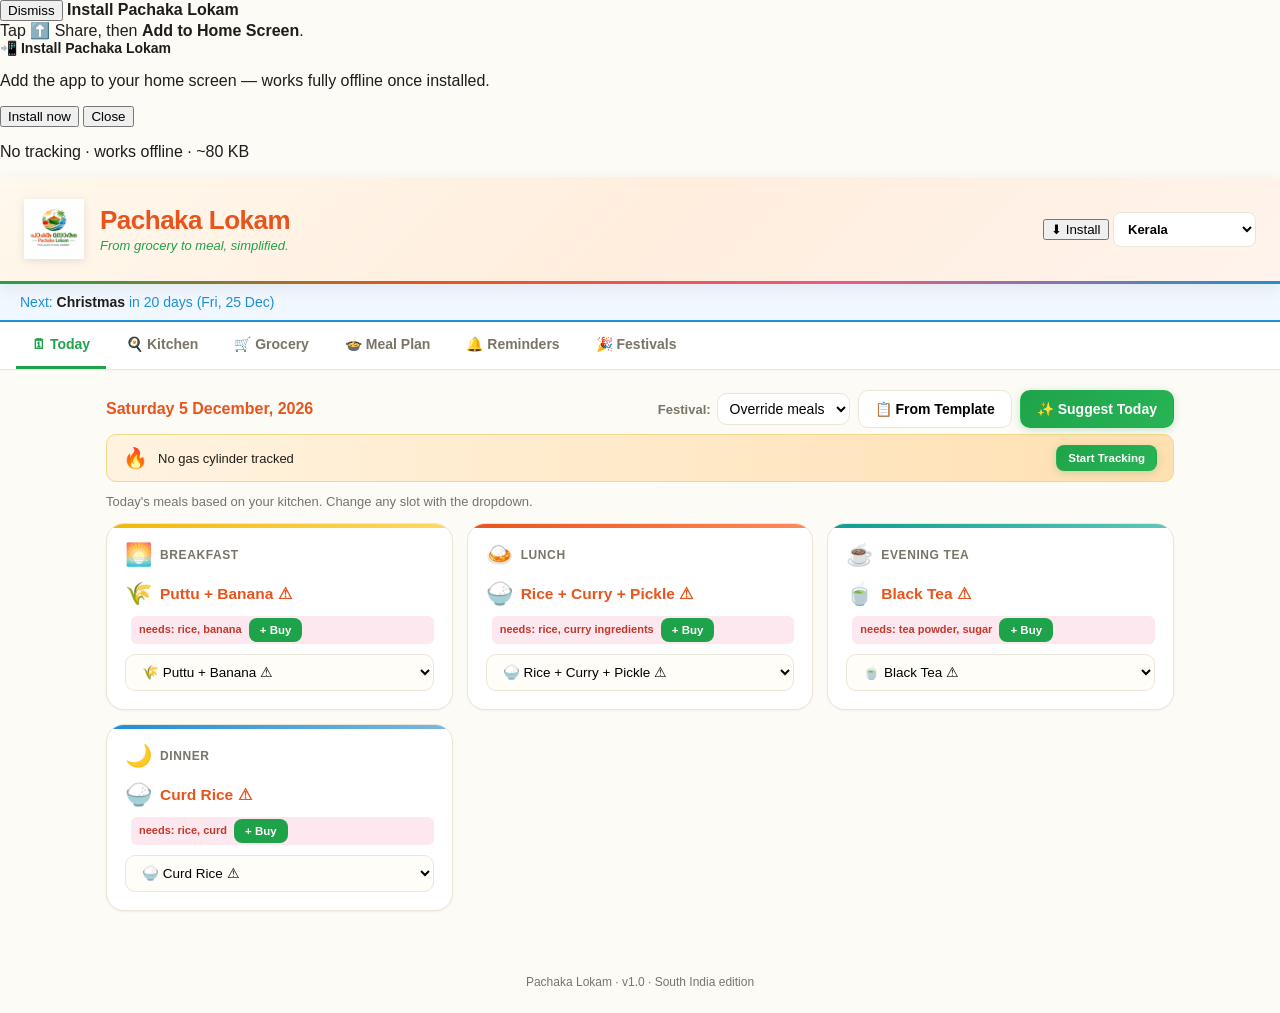
==== commit 239a090f: "Add files via upload Signed-off-by: Prashobh Paul <prashobhpaulnambadan@gmail.com>" ====
--- a/index.html
+++ b/index.html
@@ -4,12 +4,140 @@
 <meta charset="utf-8" />
 <meta name="viewport" content="width=device-width,initial-scale=1,viewport-fit=cover" />
 <meta name="theme-color" content="#1fa34a" />
-<title>Pachaka Lokam</title>
+<meta name="description" content="South Indian kitchen companion — grocery tracking, smart meal planning, festival menus, and household reminders for Kerala, Tamil Nadu, Andhra, Telangana & Karnataka." />
+<meta name="application-name" content="Pachaka Lokam" />
+<meta name="mobile-web-app-capable" content="yes" />
+<meta name="apple-mobile-web-app-capable" content="yes" />
+<meta name="apple-mobile-web-app-status-bar-style" content="default" />
+<meta name="apple-mobile-web-app-title" content="Pachaka Lokam" />
+<meta name="format-detection" content="telephone=no" />
+<meta property="og:title" content="Pachaka Lokam — Kitchen & Meal Planner" />
+<meta property="og:description" content="From grocery to meal, simplified. South Indian kitchen companion." />
+<meta property="og:type" content="website" />
+<meta property="og:image" content="assets/logo.png" />
+<meta name="twitter:card" content="summary" />
+<title>Pachaka Lokam — South Indian Kitchen & Meal Planner</title>
 <link rel="icon" href="assets/logo.png" />
+<link rel="apple-touch-icon" href="assets/logo.png" />
 <link rel="manifest" href="manifest.webmanifest" />
 <link rel="stylesheet" href="app.css" />
+<style id="pl-splash-style">
+  /* ===== Pachaka Lokam — CSS-only animated splash (zero KB) ===== */
+  #pl-splash{position:fixed;inset:0;z-index:9999;
+    background:radial-gradient(circle at 50% 35%, #fff8e8 0%, #fffdf7 55%, #fbf1d8 100%);
+    display:flex;flex-direction:column;align-items:center;justify-content:center;
+    transition:opacity .5s ease, transform .5s ease;
+    font-family:system-ui,-apple-system,Segoe UI,Roboto,sans-serif;overflow:hidden}
+  /* glowing ring behind logo */
+  #pl-splash::before{content:"";position:absolute;width:260px;height:260px;border-radius:50%;
+    background:conic-gradient(from 0deg,#1fa34a,#ffb627,#e2691f,#1fa34a);
+    filter:blur(40px);opacity:.35;animation:pl-spin 6s linear infinite}
+  /* orbiting food emojis */
+  #pl-splash .pl-orbit{position:absolute;width:260px;height:260px;animation:pl-spin 9s linear infinite}
+  #pl-splash .pl-orbit span{position:absolute;left:50%;top:50%;font-size:22px;
+    transform-origin:0 0;filter:drop-shadow(0 2px 4px rgba(0,0,0,.12))}
+  #pl-splash .pl-orbit span:nth-child(1){transform:rotate(0deg)   translate(120px) rotate(0deg)}
+  #pl-splash .pl-orbit span:nth-child(2){transform:rotate(72deg)  translate(120px) rotate(-72deg)}
+  #pl-splash .pl-orbit span:nth-child(3){transform:rotate(144deg) translate(120px) rotate(-144deg)}
+  #pl-splash .pl-orbit span:nth-child(4){transform:rotate(216deg) translate(120px) rotate(-216deg)}
+  #pl-splash .pl-orbit span:nth-child(5){transform:rotate(288deg) translate(120px) rotate(-288deg)}
+  /* logo */
+  #pl-splash .pl-logo-wrap{position:relative;width:128px;height:128px;display:flex;
+    align-items:center;justify-content:center;animation:pl-pop .7s cubic-bezier(.2,.9,.3,1.4) both}
+  #pl-splash .pl-logo-wrap img{width:120px;height:120px;border-radius:28px;
+    box-shadow:0 12px 32px rgba(31,163,74,.28), 0 0 0 4px rgba(255,255,255,.6) inset;
+    animation:pl-breathe 2.4s ease-in-out infinite}
+  /* word mark */
+  #pl-splash h1{position:relative;margin:26px 0 4px;color:#1fa34a;font-size:26px;font-weight:700;
+    letter-spacing:.3px;animation:pl-rise .5s .15s ease both}
+  #pl-splash h1::after{content:"";position:absolute;left:50%;bottom:-4px;width:0;height:2px;
+    background:linear-gradient(90deg,transparent,#1fa34a,transparent);
+    animation:pl-underline 1.1s .35s ease forwards}
+  #pl-splash p{position:relative;margin:0;color:#7a6a4f;font-size:13.5px;
+    animation:pl-rise .5s .25s ease both}
+  /* dot loader */
+  #pl-splash .pl-dots{margin-top:22px;display:flex;gap:7px}
+  #pl-splash .pl-dots i{width:8px;height:8px;border-radius:50%;background:#1fa34a;opacity:.35;
+    animation:pl-dot 1.1s infinite ease-in-out}
+  #pl-splash .pl-dots i:nth-child(2){animation-delay:.18s}
+  #pl-splash .pl-dots i:nth-child(3){animation-delay:.36s}
+
+  @keyframes pl-pop{0%{transform:scale(.6) rotate(-8deg);opacity:0}
+    60%{transform:scale(1.06) rotate(2deg);opacity:1}
+    100%{transform:scale(1) rotate(0);opacity:1}}
+  @keyframes pl-rise{from{opacity:0;transform:translateY(10px)}to{opacity:1;transform:translateY(0)}}
+  @keyframes pl-underline{to{width:120px;left:calc(50% - 60px)}}
+  @keyframes pl-breathe{0%,100%{transform:scale(1)}50%{transform:scale(1.04)}}
+  @keyframes pl-spin{to{transform:rotate(360deg)}}
+  @keyframes pl-dot{0%,80%,100%{opacity:.35;transform:scale(.85)}40%{opacity:1;transform:scale(1.2)}}
+  body.pl-ready #pl-splash{opacity:0;transform:scale(1.02);pointer-events:none}
+  @media (prefers-reduced-motion: reduce){
+    #pl-splash::before,#pl-splash .pl-orbit,#pl-splash .pl-logo-wrap img,#pl-splash .pl-dots i{animation:none!important}
+    #pl-splash .pl-logo-wrap{animation:pl-rise .3s ease both}
+  }
+
+  /* ===== Install prompts ===== */
+  .pl-install-btn{display:inline-flex;align-items:center;gap:6px;background:#1fa34a;color:#fff;border:0;
+    padding:9px 16px;border-radius:9px;font-weight:700;font-size:13px;cursor:pointer;
+    box-shadow:0 3px 10px rgba(31,163,74,.35);animation:pl-glow 2.4s ease-in-out infinite}
+  .pl-install-btn:active{transform:translateY(1px)}
+  .pl-install-btn.hide{display:none!important}
+  @keyframes pl-glow{0%,100%{box-shadow:0 3px 10px rgba(31,163,74,.35)}
+    50%{box-shadow:0 3px 18px rgba(31,163,74,.65)}}
+  /* Install modal */
+  #pl-install-modal{display:none;position:fixed;inset:0;z-index:300;background:rgba(0,0,0,.55);
+    align-items:center;justify-content:center;padding:18px}
+  #pl-install-modal.show{display:flex}
+  #pl-install-modal .pl-card{background:#fffdf7;border-radius:16px;max-width:420px;width:100%;
+    padding:22px;box-shadow:0 24px 60px rgba(0,0,0,.35)}
+  #pl-install-modal h3{margin:0 0 4px;color:#1fa34a;font-size:20px}
+  #pl-install-modal p{margin:6px 0;color:#444;font-size:14px;line-height:1.5}
+  #pl-install-modal ol{margin:8px 0 12px 18px;padding:0;color:#333;font-size:14px;line-height:1.65}
+  #pl-install-modal .pl-row{display:flex;gap:10px;margin-top:14px}
+  #pl-install-modal button{flex:1;padding:10px 14px;border-radius:9px;border:0;font-weight:600;
+    font-size:14px;cursor:pointer}
+  #pl-install-modal .pl-primary{background:#1fa34a;color:#fff}
+  #pl-install-modal .pl-secondary{background:#eee;color:#333}
+  #pl-install-modal .pl-mini{font-size:12px;color:#888;margin-top:8px}
+  #pl-ios-hint{display:none;position:fixed;left:12px;right:12px;bottom:14px;z-index:200;
+    background:#222;color:#fff;padding:12px 14px;border-radius:12px;font-size:13px;
+    box-shadow:0 8px 24px rgba(0,0,0,.25);line-height:1.45}
+  #pl-ios-hint.show{display:block}
+  #pl-ios-hint button{float:right;background:transparent;color:#fff;border:1px solid #555;
+    padding:2px 8px;border-radius:6px;font-size:12px;cursor:pointer;margin-left:8px}
+</style>
 </head>
 <body>
+<div id="pl-splash" role="status" aria-label="Loading Pachaka Lokam">
+  <div class="pl-orbit" aria-hidden="true">
+    <span>🍛</span><span>🥥</span><span>🌶️</span><span>🍌</span><span>🥭</span>
+  </div>
+  <div class="pl-logo-wrap"><img src="assets/logo.png" alt=""/></div>
+  <h1>Pachaka Lokam</h1>
+  <p>From grocery to meal, simplified.</p>
+  <div class="pl-dots" aria-hidden="true"><i></i><i></i><i></i></div>
+</div>
+
+<!-- iOS Add-to-Home-Screen hint (Safari has no beforeinstallprompt) -->
+<div id="pl-ios-hint" role="status">
+  <button onclick="document.getElementById('pl-ios-hint').classList.remove('show')">Dismiss</button>
+  <b>Install Pachaka Lokam</b><br>
+  Tap <span style="font-size:16px">⬆️</span> Share, then <b>Add to Home Screen</b>.
+</div>
+
+<!-- Install instructions modal -->
+<div id="pl-install-modal" role="dialog" aria-modal="true" aria-labelledby="pl-install-title">
+  <div class="pl-card">
+    <h3 id="pl-install-title">📲 Install Pachaka Lokam</h3>
+    <p id="pl-install-intro">Add the app to your home screen — works fully offline once installed.</p>
+    <div id="pl-install-steps"></div>
+    <div class="pl-row">
+      <button class="pl-primary" id="pl-install-do">Install now</button>
+      <button class="pl-secondary" id="pl-install-close">Close</button>
+    </div>
+    <p class="pl-mini" id="pl-install-mini">No tracking · works offline · ~80 KB</p>
+  </div>
+</div>
 <header class="hero">
   <img src="assets/logo.png" class="logo" />
   <div>
@@ -17,6 +145,7 @@
     <p class="tag">From grocery to meal, simplified.</p>
   </div>
   <div class="hero-controls">
+    <button id="pl-install-btn" class="pl-install-btn" title="Install app">⬇ Install</button>
     <select id="region-select" class="region-sel" title="Select your region">
       <option value="Kerala">Kerala</option>
       <option value="Tamil Nadu">Tamil Nadu</option>
@@ -172,6 +301,13 @@
 
     <!-- Reminders sub-panel -->
     <div id="rem-alerts" class="rem-panel active">
+      <div class="card" id="pl-install-card" style="margin:10px 0;padding:12px;display:none">
+        <div class="toolbar"><h3>📲 Install Pachaka Lokam</h3></div>
+        <p class="hint" id="pl-install-hint">Add to your home screen — works fully offline once installed.</p>
+        <div class="add-row">
+          <button class="btn primary" id="pl-install-btn-2">Install on this device</button>
+        </div>
+      </div>
       <div class="toolbar" style="margin-top:14px"><h2>Smart Reminders</h2><button class="btn" id="btn-enable-notif">Enable Notifications</button></div>
 
       <div class="card" style="margin:10px 0;padding:12px">
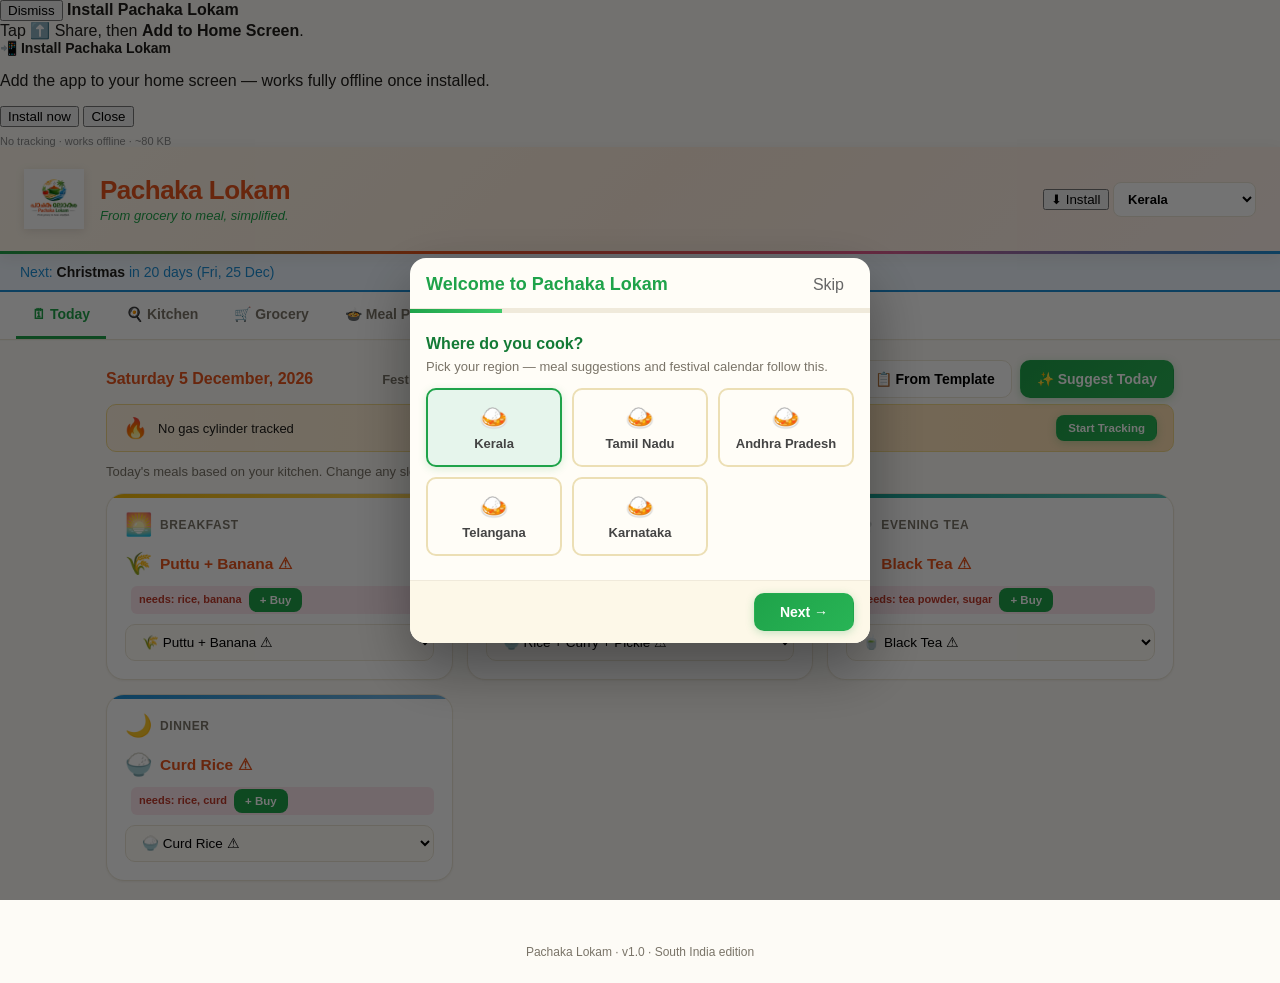
==== commit 4dc76a65: "Add files via upload Signed-off-by: Prashobh Paul <prashobhpaulnambadan@gmail.com>" ====
--- a/index.html
+++ b/index.html
@@ -183,6 +183,8 @@
             <option value="off">Off</option>
           </select>
         </label>
+        <button class="btn" id="btn-fav-list" title="My favourite meals">⭐ Favourites</button>
+        <button class="btn" id="btn-fav-add" title="Save a custom meal">+ Custom meal</button>
         <button class="btn" id="btn-today-from-template">📋 From Template</button>
         <button class="btn primary" id="btn-today-suggest">✨ Suggest Today</button>
       </div>
@@ -257,7 +259,10 @@
 
   <!-- ===== GROCERY ===== -->
   <section id="grocery" class="panel">
-    <div class="toolbar"><h2>Shopping List</h2></div>
+    <div class="toolbar">
+      <h2>Shopping List</h2>
+      <button class="btn" id="btn-share-grocery" title="Share grocery list">↗ Share</button>
+    </div>
     <p class="hint">Tap <b>Bought</b> to return items to Kitchen.</p>
     <div id="grocery-list"></div>
   </section>
@@ -276,6 +281,7 @@
           <select id="bev-select"><option value="tea">Tea</option><option value="coffee">Coffee</option><option value="either">Either</option></select>
         </label>
         <input type="date" id="plan-start" />
+        <button class="btn" id="btn-share-plan" title="Share this week's plan">↗ Share</button>
         <button class="btn" id="btn-edit-toggle">Edit Plan</button>
         <button class="btn primary" id="btn-generate">Generate 7 days</button>
       </div>
@@ -364,6 +370,17 @@
         <select id="r-freq"><option value="daily">Daily</option><option value="weekly">Weekly</option><option value="custom">Custom</option></select>
         <input id="r-time" type="time" />
         <button class="btn primary" id="btn-add-rem">Add</button>
+      </div>
+
+      <!-- Settings & data -->
+      <div class="card" style="margin:18px 0 10px;padding:12px">
+        <div class="toolbar"><h3>⚙️ Settings &amp; data</h3></div>
+        <p class="hint">Your data lives only on this device. Back it up so you don't lose it.</p>
+        <div class="add-row" style="flex-wrap:wrap;gap:8px">
+          <button class="btn" id="btn-backup">💾 Backup &amp; Restore</button>
+          <button class="btn" id="btn-share-paste">📥 Paste shared link</button>
+          <button class="btn" id="btn-rerun-onboarding">🔁 Re-run setup</button>
+        </div>
       </div>
     </div>
 
@@ -432,6 +449,10 @@
 </main>
 <footer>Pachaka Lokam · v1.0 · South India edition</footer>
 <script src="data.js"></script>
+<script src="favourites.js"></script>
+<script src="share.js"></script>
+<script src="backup.js"></script>
+<script src="onboarding.js"></script>
 <script src="app.js"></script>
 </body>
 </html>
--- a/app.css
+++ b/app.css
@@ -356,3 +356,214 @@
   .tracker-grid { gap:3px; }
   .cal-cell { padding:4px 3px 5px; }
 }
+
+/* ============================================================================
+ * v2.1 — Favourites, Share, Backup, Onboarding modals
+ * ========================================================================== */
+
+/* Generic modal scaffolding (reused by all v2.1 modals) */
+.pl-modal {
+  display: none; position: fixed; inset: 0; z-index: 400;
+  background: rgba(0,0,0,.55); align-items: center; justify-content: center;
+  padding: 14px;
+}
+.pl-modal.show { display: flex; }
+.pl-modal-card {
+  background: #fffdf7; border-radius: 16px; max-width: 520px; width: 100%;
+  max-height: 90vh; overflow: hidden; display: flex; flex-direction: column;
+  box-shadow: 0 24px 60px rgba(0,0,0,.35);
+}
+.pl-modal-head {
+  display: flex; align-items: center; justify-content: space-between;
+  padding: 14px 16px 10px; border-bottom: 1px solid #f0eadb;
+}
+.pl-modal-head h3 { margin: 0; color: #1fa34a; font-size: 18px; }
+.pl-icon-btn {
+  background: transparent; border: 0; font-size: 16px; cursor: pointer;
+  padding: 4px 10px; border-radius: 6px; color: #666;
+}
+.pl-icon-btn:hover { background: #f4eed9; color: #222; }
+.pl-modal-body {
+  padding: 14px 16px; overflow-y: auto; flex: 1 1 auto;
+}
+.pl-modal-foot {
+  display: flex; gap: 10px; padding: 12px 16px; border-top: 1px solid #f0eadb;
+  justify-content: flex-end; background: #fdf8e8;
+}
+.pl-modal-foot .btn { min-width: 100px; }
+.pl-field {
+  display: block; margin: 10px 0;
+}
+.pl-field > span {
+  display: block; margin-bottom: 4px; font-size: 13px; font-weight: 600;
+  color: #444;
+}
+.pl-field input, .pl-field textarea, .pl-field select {
+  width: 100%; padding: 10px 12px; border: 1px solid #ddd;
+  border-radius: 8px; font-size: 14px; font-family: inherit;
+  background: #fff; box-sizing: border-box;
+}
+.pl-field textarea { resize: vertical; min-height: 60px; }
+.pl-field-row {
+  display: flex; gap: 8px; flex-wrap: wrap; margin: 10px 0;
+}
+.pl-chip-toggle {
+  display: inline-flex; align-items: center; gap: 6px; padding: 7px 12px;
+  border: 1px solid #ddd; border-radius: 18px; cursor: pointer; font-size: 13px;
+  background: #fff; user-select: none;
+}
+.pl-chip-toggle input { margin: 0; }
+.pl-req { color: #c33; font-style: normal; }
+.pl-hint { color: #888; font-weight: normal; font-size: 11px; font-style: italic; }
+.pl-mini { font-size: 11px; color: #888; margin: 8px 0 0; }
+
+/* Favourite cards */
+.fav-grid {
+  display: flex; flex-direction: column; gap: 10px;
+}
+.fav-card {
+  border: 1px solid #ecdfb5; background: #fffdf7; border-radius: 10px;
+  padding: 10px 12px;
+}
+.fav-card-head {
+  display: flex; align-items: center; justify-content: space-between;
+  gap: 8px; margin-bottom: 6px;
+}
+.fav-card-head strong { color: #137a35; font-size: 15px; }
+.fav-slot-tag {
+  background: #f4eed9; color: #5a4a2a; padding: 2px 8px; border-radius: 12px;
+  font-size: 11px; font-weight: 600;
+}
+.fav-card-meta {
+  display: flex; gap: 6px; flex-wrap: wrap; margin-bottom: 6px;
+}
+.fav-tag {
+  font-size: 10px; padding: 2px 7px; border-radius: 10px;
+  background: #eee; color: #555;
+}
+.fav-tag.veg     { background: #d9efd6; color: #2a6e2a; }
+.fav-tag.nv      { background: #fde0d4; color: #a0410c; }
+.fav-tag.special { background: #fff0c2; color: #8a6500; }
+.fav-tag.region  { background: #e0e9f5; color: #2a4a78; }
+.fav-card-ing {
+  font-size: 12px; color: #666; margin: 4px 0;
+}
+.fav-card-notes {
+  font-size: 12px; color: #555; font-style: italic; margin: 4px 0;
+  background: #fdf8e8; padding: 4px 8px; border-radius: 6px;
+}
+.fav-card-actions {
+  display: flex; gap: 6px; margin-top: 6px; flex-wrap: wrap;
+}
+.btn.danger { color: #c33; border-color: #f0c8c8; }
+.btn.danger:hover { background: #fde7e7; }
+.fav-missing {
+  background: #fff0c2; border: 1px solid #f0d97a; padding: 8px 10px;
+  border-radius: 8px; margin: 8px 0; font-size: 12px;
+}
+.fav-new-ing {
+  display: inline-block; background: #fff; padding: 1px 7px;
+  border-radius: 10px; margin: 0 4px 2px 0; font-weight: 600;
+  border: 1px solid #f0d97a;
+}
+
+/* Share / import preview */
+.share-preview { margin-top: 8px; }
+.share-day {
+  background: #fffdf7; border: 1px solid #ecdfb5; border-radius: 8px;
+  padding: 8px 10px; margin-bottom: 6px;
+}
+.share-day-head {
+  font-weight: 600; color: #137a35; font-size: 13px; margin-bottom: 4px;
+}
+.share-day-body { font-size: 13px; color: #444; }
+.share-day-body div { padding: 1px 0; }
+
+/* Backup section styling */
+.backup-section h4 { margin: 0 0 6px; color: #137a35; font-size: 14px; }
+.backup-section input[type=password],
+.backup-section input[type=file] {
+  width: 100%; padding: 9px 11px; border: 1px solid #ddd; border-radius: 8px;
+  font-size: 13px; box-sizing: border-box;
+}
+
+/* Onboarding wizard */
+.pl-onb .pl-modal-card { max-width: 460px; }
+.pl-onb-progress {
+  height: 4px; background: #f0eadb;
+  margin: 0;
+}
+.pl-onb-progress > div {
+  height: 100%; background: linear-gradient(90deg,#1fa34a,#3dca6a);
+  width: 20%; transition: width .25s ease;
+}
+.pl-onb h4 {
+  margin: 8px 0 6px; color: #137a35; font-size: 16px;
+}
+.onb-grid {
+  display: grid; grid-template-columns: repeat(auto-fill, minmax(120px, 1fr));
+  gap: 10px; margin: 10px 0;
+}
+.onb-tile {
+  border: 2px solid #ecdfb5; background: #fffdf7;
+  border-radius: 10px; padding: 14px 8px; cursor: pointer;
+  text-align: center; transition: all .15s;
+}
+.onb-tile:hover { border-color: #1fa34a; }
+.onb-tile.selected {
+  border-color: #1fa34a; background: #e6f5ec;
+  box-shadow: 0 2px 8px rgba(31,163,74,.18);
+}
+.onb-tile-emoji { font-size: 24px; margin-bottom: 4px; }
+.onb-tile-label { font-size: 13px; font-weight: 600; color: #444; }
+.onb-row {
+  display: flex; gap: 8px; flex-wrap: wrap; margin: 8px 0 4px;
+}
+.onb-pill {
+  flex: 1 1 auto; min-width: 100px;
+  border: 2px solid #ecdfb5; background: #fffdf7;
+  border-radius: 22px; padding: 9px 14px; cursor: pointer;
+  font-size: 13px; font-weight: 600; color: #444; transition: all .15s;
+}
+.onb-pill:hover { border-color: #1fa34a; }
+.onb-pill.selected {
+  border-color: #1fa34a; background: #e6f5ec; color: #137a35;
+}
+.onb-chips, .onb-toggles {
+  display: flex; flex-direction: column; gap: 8px; margin: 8px 0;
+}
+.onb-chip, .onb-toggle {
+  display: flex; align-items: center; gap: 10px;
+  border: 1px solid #ecdfb5; background: #fffdf7;
+  border-radius: 10px; padding: 10px 12px; cursor: pointer;
+  font-size: 14px; transition: all .15s;
+}
+.onb-chip.selected, .onb-toggle.selected {
+  border-color: #1fa34a; background: #e6f5ec;
+}
+.onb-chip input, .onb-toggle input { margin: 0; }
+
+/* Toast */
+.pl-toast {
+  position: fixed; left: 50%; bottom: 28px; transform: translate(-50%, 20px);
+  background: #222; color: #fff; padding: 12px 18px; border-radius: 22px;
+  font-size: 13px; max-width: 90vw; opacity: 0; pointer-events: none;
+  transition: all .25s ease; z-index: 500;
+  box-shadow: 0 8px 24px rgba(0,0,0,.3); white-space: pre-line;
+  text-align: center;
+}
+.pl-toast.show { opacity: 1; transform: translate(-50%, 0); }
+
+/* Mobile tightening for modals */
+@media (max-width: 480px) {
+  .pl-modal { padding: 8px; }
+  .pl-modal-card { max-height: 94vh; border-radius: 12px; }
+  .pl-modal-head { padding: 12px; }
+  .pl-modal-head h3 { font-size: 16px; }
+  .pl-modal-body { padding: 12px; }
+  .pl-modal-foot { padding: 10px 12px; flex-wrap: wrap; }
+  .pl-modal-foot .btn { flex: 1; min-width: 0; }
+  .onb-grid { grid-template-columns: repeat(2, 1fr); }
+  .onb-tile { padding: 12px 6px; }
+  .fav-card-actions .btn { flex: 1; min-width: 0; font-size: 11px; }
+}
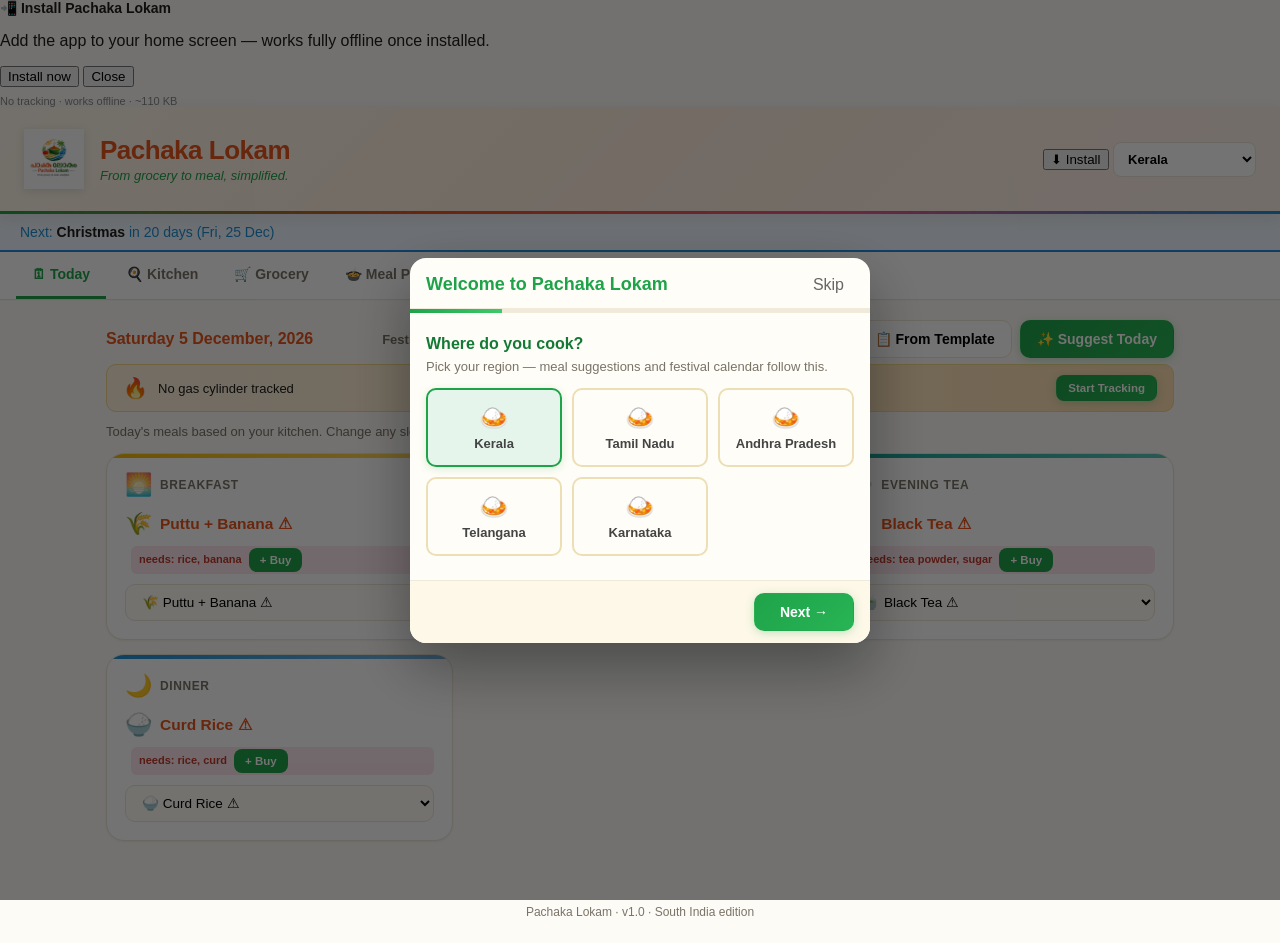
==== commit 137ad1c9: "Add files via upload Signed-off-by: Prashobh Paul <prashobhpaulnambadan@gmail.com>" ====
--- a/index.html
+++ b/index.html
@@ -76,15 +76,13 @@
     #pl-splash .pl-logo-wrap{animation:pl-rise .3s ease both}
   }
 
-  /* ===== Install prompts ===== */
+  /* ===== Install prompts (browser only — fully hidden when app is installed) ===== */
   .pl-install-btn{display:inline-flex;align-items:center;gap:6px;background:#1fa34a;color:#fff;border:0;
-    padding:9px 16px;border-radius:9px;font-weight:700;font-size:13px;cursor:pointer;
-    box-shadow:0 3px 10px rgba(31,163,74,.35);animation:pl-glow 2.4s ease-in-out infinite}
+    padding:7px 12px;border-radius:8px;font-weight:600;font-size:12px;cursor:pointer;
+    box-shadow:0 1px 3px rgba(0,0,0,.12)}
   .pl-install-btn:active{transform:translateY(1px)}
   .pl-install-btn.hide{display:none!important}
-  @keyframes pl-glow{0%,100%{box-shadow:0 3px 10px rgba(31,163,74,.35)}
-    50%{box-shadow:0 3px 18px rgba(31,163,74,.65)}}
-  /* Install modal */
+  /* Install modal — kept simple, only shown on explicit user tap */
   #pl-install-modal{display:none;position:fixed;inset:0;z-index:300;background:rgba(0,0,0,.55);
     align-items:center;justify-content:center;padding:18px}
   #pl-install-modal.show{display:flex}
@@ -99,13 +97,42 @@
   #pl-install-modal .pl-primary{background:#1fa34a;color:#fff}
   #pl-install-modal .pl-secondary{background:#eee;color:#333}
   #pl-install-modal .pl-mini{font-size:12px;color:#888;margin-top:8px}
-  #pl-ios-hint{display:none;position:fixed;left:12px;right:12px;bottom:14px;z-index:200;
-    background:#222;color:#fff;padding:12px 14px;border-radius:12px;font-size:13px;
-    box-shadow:0 8px 24px rgba(0,0,0,.25);line-height:1.45}
-  #pl-ios-hint.show{display:block}
-  #pl-ios-hint button{float:right;background:transparent;color:#fff;border:1px solid #555;
-    padding:2px 8px;border-radius:6px;font-size:12px;cursor:pointer;margin-left:8px}
+
+  /* ===== Standalone / installed-app mode =====
+     When running as an installed PWA / TWA / Capacitor APK, hide all install
+     affordances. The early-bootstrap script below adds .pl-installed to <html>
+     before paint to avoid any flash of nags. */
+  html.pl-installed .pl-install-btn,
+  html.pl-installed #pl-install-modal,
+  html.pl-installed #pl-net-banner {
+    display: none !important;
+  }
+  /* Belt-and-braces fallback for browsers that paint before the inline
+     detection script runs (rare, but possible on slow devices). */
+  @media all and (display-mode: standalone) {
+    .pl-install-btn,
+    #pl-install-modal,
+    #pl-net-banner { display: none !important; }
+  }
+
+  /* Respect device safe-areas (status bar / notch) when in standalone mode */
+  body { padding-top: env(safe-area-inset-top); padding-bottom: env(safe-area-inset-bottom); }
 </style>
+<script>
+  /* Detect installed mode as early as possible — before the body paints —
+     so install nags never flash. Covers PWA standalone, iOS Add-to-Home,
+     Android TWA, and Capacitor APK. */
+  (function(){
+    try{
+      var standalone =
+        (window.matchMedia && window.matchMedia('(display-mode: standalone)').matches) ||
+        window.navigator.standalone === true ||
+        (document.referrer || '').indexOf('android-app://') === 0 ||
+        !!(window.Capacitor && window.Capacitor.isNativePlatform && window.Capacitor.isNativePlatform());
+      if(standalone) document.documentElement.classList.add('pl-installed');
+    }catch(e){}
+  })();
+</script>
 </head>
 <body>
 <div id="pl-splash" role="status" aria-label="Loading Pachaka Lokam">
@@ -118,14 +145,7 @@
   <div class="pl-dots" aria-hidden="true"><i></i><i></i><i></i></div>
 </div>
 
-<!-- iOS Add-to-Home-Screen hint (Safari has no beforeinstallprompt) -->
-<div id="pl-ios-hint" role="status">
-  <button onclick="document.getElementById('pl-ios-hint').classList.remove('show')">Dismiss</button>
-  <b>Install Pachaka Lokam</b><br>
-  Tap <span style="font-size:16px">⬆️</span> Share, then <b>Add to Home Screen</b>.
-</div>
-
-<!-- Install instructions modal -->
+<!-- Install instructions modal — only shown on explicit tap of the small Install button -->
 <div id="pl-install-modal" role="dialog" aria-modal="true" aria-labelledby="pl-install-title">
   <div class="pl-card">
     <h3 id="pl-install-title">📲 Install Pachaka Lokam</h3>
@@ -135,7 +155,7 @@
       <button class="pl-primary" id="pl-install-do">Install now</button>
       <button class="pl-secondary" id="pl-install-close">Close</button>
     </div>
-    <p class="pl-mini" id="pl-install-mini">No tracking · works offline · ~80 KB</p>
+    <p class="pl-mini" id="pl-install-mini">No tracking · works offline · ~110 KB</p>
   </div>
 </div>
 <header class="hero">
@@ -307,13 +327,6 @@
 
     <!-- Reminders sub-panel -->
     <div id="rem-alerts" class="rem-panel active">
-      <div class="card" id="pl-install-card" style="margin:10px 0;padding:12px;display:none">
-        <div class="toolbar"><h3>📲 Install Pachaka Lokam</h3></div>
-        <p class="hint" id="pl-install-hint">Add to your home screen — works fully offline once installed.</p>
-        <div class="add-row">
-          <button class="btn primary" id="pl-install-btn-2">Install on this device</button>
-        </div>
-      </div>
       <div class="toolbar" style="margin-top:14px"><h2>Smart Reminders</h2><button class="btn" id="btn-enable-notif">Enable Notifications</button></div>
 
       <div class="card" style="margin:10px 0;padding:12px">
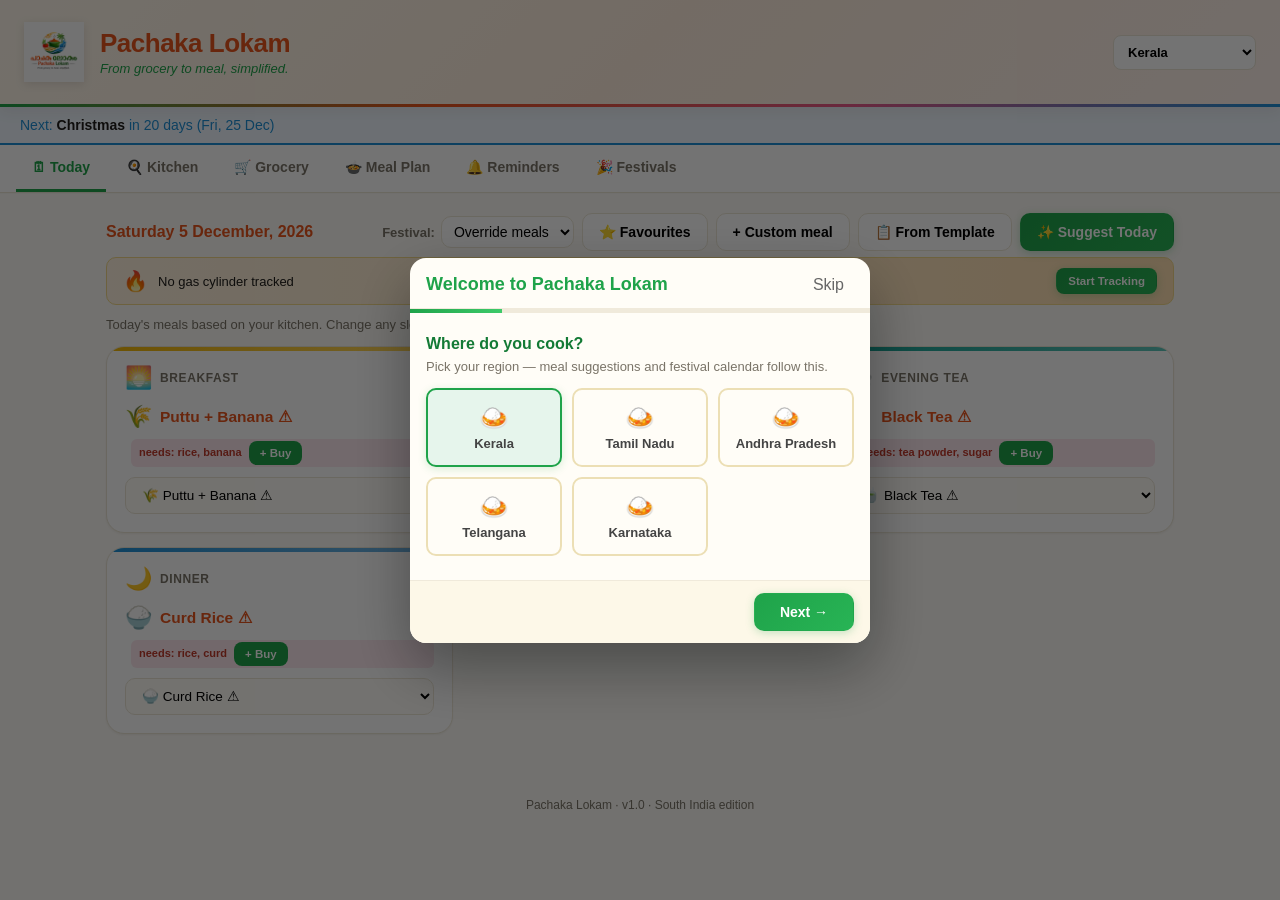
==== commit 5c195cc0: "Add files via upload Signed-off-by: Prashobh Paul <prashobhpaulnambadan@gmail.com>" ====
--- a/index.html
+++ b/index.html
@@ -76,42 +76,9 @@
     #pl-splash .pl-logo-wrap{animation:pl-rise .3s ease both}
   }
 
-  /* ===== Install prompts (browser only — fully hidden when app is installed) ===== */
-  .pl-install-btn{display:inline-flex;align-items:center;gap:6px;background:#1fa34a;color:#fff;border:0;
-    padding:7px 12px;border-radius:8px;font-weight:600;font-size:12px;cursor:pointer;
-    box-shadow:0 1px 3px rgba(0,0,0,.12)}
-  .pl-install-btn:active{transform:translateY(1px)}
-  .pl-install-btn.hide{display:none!important}
-  /* Install modal — kept simple, only shown on explicit user tap */
-  #pl-install-modal{display:none;position:fixed;inset:0;z-index:300;background:rgba(0,0,0,.55);
-    align-items:center;justify-content:center;padding:18px}
-  #pl-install-modal.show{display:flex}
-  #pl-install-modal .pl-card{background:#fffdf7;border-radius:16px;max-width:420px;width:100%;
-    padding:22px;box-shadow:0 24px 60px rgba(0,0,0,.35)}
-  #pl-install-modal h3{margin:0 0 4px;color:#1fa34a;font-size:20px}
-  #pl-install-modal p{margin:6px 0;color:#444;font-size:14px;line-height:1.5}
-  #pl-install-modal ol{margin:8px 0 12px 18px;padding:0;color:#333;font-size:14px;line-height:1.65}
-  #pl-install-modal .pl-row{display:flex;gap:10px;margin-top:14px}
-  #pl-install-modal button{flex:1;padding:10px 14px;border-radius:9px;border:0;font-weight:600;
-    font-size:14px;cursor:pointer}
-  #pl-install-modal .pl-primary{background:#1fa34a;color:#fff}
-  #pl-install-modal .pl-secondary{background:#eee;color:#333}
-  #pl-install-modal .pl-mini{font-size:12px;color:#888;margin-top:8px}
-
-  /* ===== Standalone / installed-app mode =====
-     When running as an installed PWA / TWA / Capacitor APK, hide all install
-     affordances. The early-bootstrap script below adds .pl-installed to <html>
-     before paint to avoid any flash of nags. */
-  html.pl-installed .pl-install-btn,
-  html.pl-installed #pl-install-modal,
-  html.pl-installed #pl-net-banner {
-    display: none !important;
-  }
-  /* Belt-and-braces fallback for browsers that paint before the inline
-     detection script runs (rare, but possible on slow devices). */
+  /* ===== Network banner (browser-only, suppressed in installed app) ===== */
+  html.pl-installed #pl-net-banner { display: none !important; }
   @media all and (display-mode: standalone) {
-    .pl-install-btn,
-    #pl-install-modal,
     #pl-net-banner { display: none !important; }
   }
 
@@ -120,8 +87,8 @@
 </style>
 <script>
   /* Detect installed mode as early as possible — before the body paints —
-     so install nags never flash. Covers PWA standalone, iOS Add-to-Home,
-     Android TWA, and Capacitor APK. */
+     so the network banner stays suppressed. Covers PWA standalone, iOS
+     Add-to-Home, Android TWA, and Capacitor APK. */
   (function(){
     try{
       var standalone =
@@ -145,19 +112,6 @@
   <div class="pl-dots" aria-hidden="true"><i></i><i></i><i></i></div>
 </div>
 
-<!-- Install instructions modal — only shown on explicit tap of the small Install button -->
-<div id="pl-install-modal" role="dialog" aria-modal="true" aria-labelledby="pl-install-title">
-  <div class="pl-card">
-    <h3 id="pl-install-title">📲 Install Pachaka Lokam</h3>
-    <p id="pl-install-intro">Add the app to your home screen — works fully offline once installed.</p>
-    <div id="pl-install-steps"></div>
-    <div class="pl-row">
-      <button class="pl-primary" id="pl-install-do">Install now</button>
-      <button class="pl-secondary" id="pl-install-close">Close</button>
-    </div>
-    <p class="pl-mini" id="pl-install-mini">No tracking · works offline · ~110 KB</p>
-  </div>
-</div>
 <header class="hero">
   <img src="assets/logo.png" class="logo" />
   <div>
@@ -165,7 +119,6 @@
     <p class="tag">From grocery to meal, simplified.</p>
   </div>
   <div class="hero-controls">
-    <button id="pl-install-btn" class="pl-install-btn" title="Install app">⬇ Install</button>
     <select id="region-select" class="region-sel" title="Select your region">
       <option value="Kerala">Kerala</option>
       <option value="Tamil Nadu">Tamil Nadu</option>
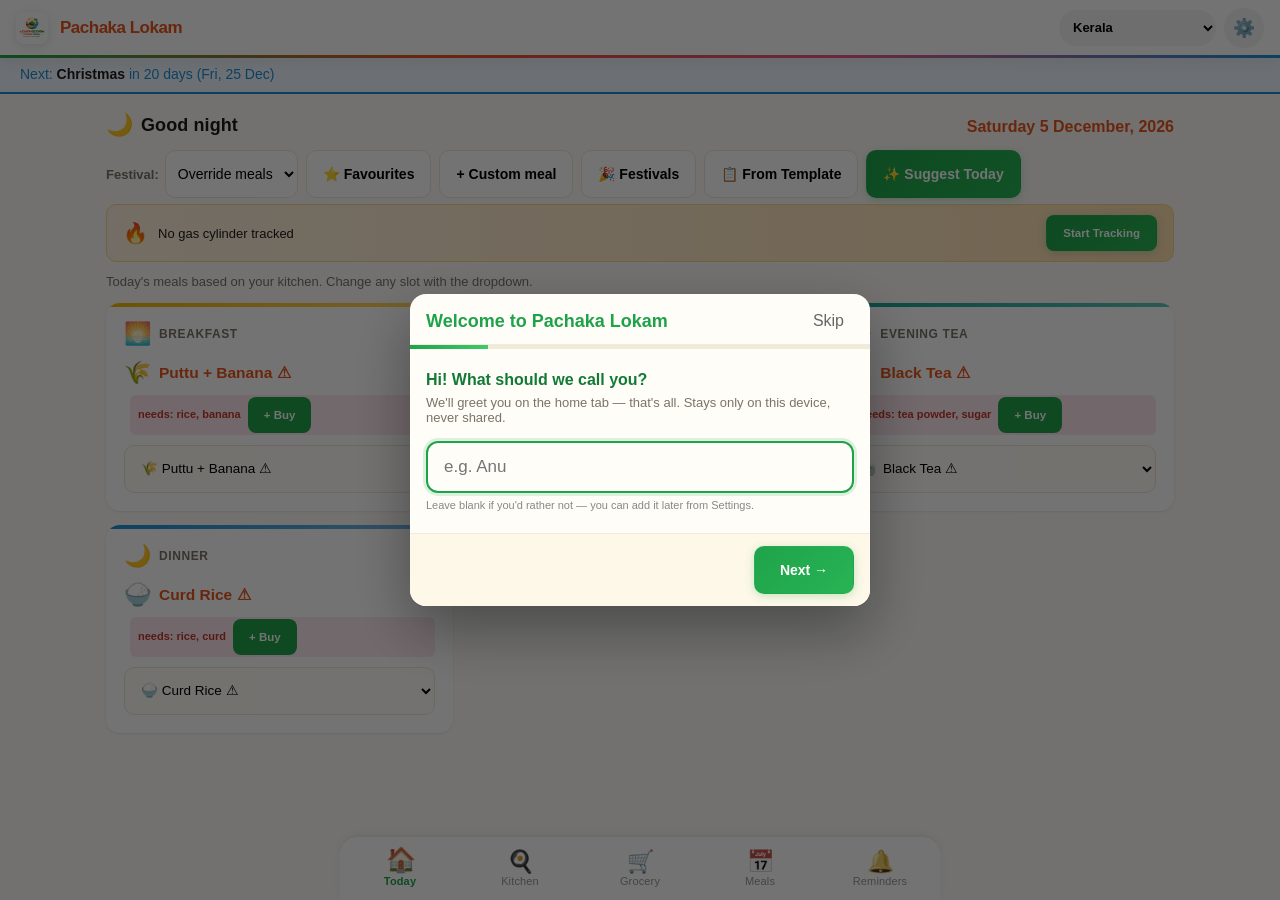
==== commit ba1308f7: "Add files via upload Signed-off-by: Prashobh Paul <prashobhpaulnambadan@gmail.com>" ====
--- a/index.html
+++ b/index.html
@@ -126,25 +126,41 @@
       <option value="Telangana">Telangana</option>
       <option value="Karnataka">Karnataka</option>
     </select>
+    <button id="btn-open-settings" class="hero-icon-btn" title="Settings" aria-label="Settings">⚙️</button>
   </div>
 </header>
 
 <!-- Festival Banner (dynamic) -->
 <div id="festival-banner" class="festival-banner"></div>
 
-<nav class="tabs">
-  <button class="tab active" data-tab="today">🗓 Today</button>
-  <button class="tab" data-tab="kitchen">🍳 Kitchen</button>
-  <button class="tab" data-tab="grocery">🛒 Grocery</button>
-  <button class="tab" data-tab="meals">🍲 Meal Plan</button>
-  <button class="tab" data-tab="reminders">🔔 Reminders</button>
-  <button class="tab" data-tab="festivals">🎉 Festivals</button>
+<nav class="tabs" role="tablist" aria-label="Main navigation">
+  <button class="tab active" data-tab="today" aria-label="Today">
+    <span class="tab-icon" aria-hidden="true">🏠</span>
+    <span class="tab-label">Today</span>
+  </button>
+  <button class="tab" data-tab="kitchen" aria-label="Kitchen">
+    <span class="tab-icon" aria-hidden="true">🍳</span>
+    <span class="tab-label">Kitchen</span>
+  </button>
+  <button class="tab" data-tab="grocery" aria-label="Grocery">
+    <span class="tab-icon" aria-hidden="true">🛒</span>
+    <span class="tab-label">Grocery</span>
+  </button>
+  <button class="tab" data-tab="meals" aria-label="Meal Plan">
+    <span class="tab-icon" aria-hidden="true">📅</span>
+    <span class="tab-label">Meals</span>
+  </button>
+  <button class="tab" data-tab="reminders" aria-label="Reminders">
+    <span class="tab-icon" aria-hidden="true">🔔</span>
+    <span class="tab-label">Reminders</span>
+  </button>
 </nav>
-<main>
+<main id="pl-main">
 
   <!-- ===== TODAY ===== -->
   <section id="today" class="panel active">
     <div class="today-header">
+      <div id="today-greeting" class="today-greeting" style="display:none"></div>
       <div id="today-date" class="today-date-label"></div>
       <span id="today-veg-badge" class="veg-badge-small" style="display:none">🌿 Veg Only</span>
       <span id="today-special-badge" class="special-badge" style="display:none"></span>
@@ -158,6 +174,7 @@
         </label>
         <button class="btn" id="btn-fav-list" title="My favourite meals">⭐ Favourites</button>
         <button class="btn" id="btn-fav-add" title="Save a custom meal">+ Custom meal</button>
+        <button class="btn" id="btn-open-festivals" title="Festival calendar">🎉 Festivals</button>
         <button class="btn" id="btn-today-from-template">📋 From Template</button>
         <button class="btn primary" id="btn-today-suggest">✨ Suggest Today</button>
       </div>
@@ -337,17 +354,6 @@
         <input id="r-time" type="time" />
         <button class="btn primary" id="btn-add-rem">Add</button>
       </div>
-
-      <!-- Settings & data -->
-      <div class="card" style="margin:18px 0 10px;padding:12px">
-        <div class="toolbar"><h3>⚙️ Settings &amp; data</h3></div>
-        <p class="hint">Your data lives only on this device. Back it up so you don't lose it.</p>
-        <div class="add-row" style="flex-wrap:wrap;gap:8px">
-          <button class="btn" id="btn-backup">💾 Backup &amp; Restore</button>
-          <button class="btn" id="btn-share-paste">📥 Paste shared link</button>
-          <button class="btn" id="btn-rerun-onboarding">🔁 Re-run setup</button>
-        </div>
-      </div>
     </div>
 
     <!-- Tracker sub-panel -->
@@ -410,6 +416,70 @@
     <div class="toolbar"><h2>Festival Calendar</h2></div>
     <p class="hint">Festivals for your selected region. Active festivals override meal plans.</p>
     <div id="festival-list"></div>
+  </section>
+
+  <!-- ===== SETTINGS ===== -->
+  <section id="settings" class="panel">
+    <div class="toolbar"><h2>⚙️ Settings</h2></div>
+
+    <div class="settings-section">
+      <h3>You</h3>
+      <p class="hint">We'll use your name to greet you. Stays only on this device.</p>
+      <div class="settings-row">
+        <label class="settings-label" for="settings-name">Your name</label>
+        <input type="text" id="settings-name" placeholder="e.g. Anu" autocomplete="given-name" maxlength="40" />
+      </div>
+    </div>
+
+    <div class="settings-section">
+      <h3>Region &amp; preferences</h3>
+      <div class="settings-row">
+        <label class="settings-label" for="settings-region">Region</label>
+        <select id="settings-region">
+          <option value="Kerala">Kerala</option>
+          <option value="Tamil Nadu">Tamil Nadu</option>
+          <option value="Andhra Pradesh">Andhra Pradesh</option>
+          <option value="Telangana">Telangana</option>
+          <option value="Karnataka">Karnataka</option>
+        </select>
+      </div>
+      <div class="settings-row">
+        <label class="settings-label" for="settings-diet">Diet</label>
+        <select id="settings-diet">
+          <option value="veg">🌿 Vegetarian</option>
+          <option value="egg">🥚 Egg-only (no meat)</option>
+          <option value="nonveg">🍗 Non-vegetarian</option>
+        </select>
+      </div>
+      <div class="settings-row">
+        <label class="settings-label" for="settings-beverage">Beverage</label>
+        <select id="settings-beverage">
+          <option value="tea">☕ Tea</option>
+          <option value="coffee">☕ Coffee</option>
+          <option value="either">↔ Either</option>
+        </select>
+      </div>
+    </div>
+
+    <div class="settings-section">
+      <h3>Data</h3>
+      <p class="hint">Your data lives only on this device. Back it up so you don't lose it.</p>
+      <div class="settings-actions">
+        <button class="btn" id="btn-backup">💾 Backup &amp; Restore</button>
+        <button class="btn" id="btn-share-paste">📥 Paste shared link</button>
+        <button class="btn" id="btn-rerun-onboarding">🔁 Re-run setup wizard</button>
+      </div>
+    </div>
+
+    <div class="settings-section">
+      <h3>About</h3>
+      <p class="settings-about">
+        <b>Pachaka Lokam</b> · South Indian kitchen &amp; meal planner<br>
+        100% offline · No accounts · No tracking<br>
+        <a href="privacy-policy.html">Privacy policy</a> ·
+        <a href="https://github.com/PrashobhPaul/Pachaka-Lokam" target="_blank" rel="noopener">Source code</a>
+      </p>
+    </div>
   </section>
 
 </main>
--- a/app.css
+++ b/app.css
@@ -567,3 +567,473 @@
   .onb-tile { padding: 12px 6px; }
   .fav-card-actions .btn { flex: 1; min-width: 0; font-size: 11px; }
 }
+
+/* =============================================================================
+ * Pachaka Lokam — Material Design 3 polish layer (v2.2)
+ * Bottom nav · shared-axis transitions · 48dp targets · gestures · haptics
+ * ============================================================================= */
+
+/* ----- Motion tokens (re-used everywhere for consistency) ------------------ */
+:root {
+  --ease-md3-standard: cubic-bezier(.4, 0, .2, 1);
+  --ease-md3-emphasis: cubic-bezier(.2, 0, 0, 1);
+  --ease-md3-spring:   cubic-bezier(.2, .9, .3, 1.4);
+  --dur-fast:    .15s;
+  --dur-base:    .2s;
+  --dur-medium:  .25s;
+  --tap-target:  48px;     /* MD3 minimum touch target */
+}
+
+/* ----- Bottom navigation (fixed, 64dp, MD3-style) -------------------------- */
+.tabs {
+  position: fixed !important;
+  left: 0; right: 0; bottom: 0; top: auto !important;
+  height: 64px;
+  padding: 0 !important;
+  display: flex;
+  align-items: stretch;
+  justify-content: space-around;
+  gap: 0 !important;
+  background: #ffffff;
+  border-top: 1px solid rgba(0, 0, 0, 0.06);
+  border-bottom: 0 !important;
+  /* Elevation level 2 — subtle shadow rising from the bottom edge */
+  box-shadow: 0 -2px 8px rgba(0, 0, 0, 0.04), 0 -1px 0 rgba(0, 0, 0, 0.03);
+  z-index: 60;
+  overflow: visible !important;
+  /* Safe-area padding for gesture-nav devices (iOS home bar / Android nav pill) */
+  padding-bottom: env(safe-area-inset-bottom) !important;
+  height: calc(64px + env(safe-area-inset-bottom)) !important;
+}
+
+.tab {
+  flex: 1 1 0;
+  display: flex !important;
+  flex-direction: column;
+  align-items: center;
+  justify-content: center;
+  gap: 2px;
+  padding: 8px 4px !important;
+  margin: 0;
+  min-width: 0;
+  min-height: var(--tap-target);
+  background: transparent;
+  border: 0 !important;
+  border-bottom: 0 !important;
+  color: #6b6b6b;
+  font-size: 11px !important;
+  font-weight: 500 !important;
+  cursor: pointer;
+  white-space: nowrap;
+  transition: color var(--dur-base) var(--ease-md3-standard);
+  -webkit-tap-highlight-color: transparent;
+  position: relative;
+}
+.tab .tab-icon {
+  font-size: 22px;
+  line-height: 1;
+  transition: transform var(--dur-medium) var(--ease-md3-spring);
+  filter: grayscale(.35);
+}
+.tab .tab-label {
+  font-size: 11px;
+  letter-spacing: .15px;
+  opacity: .7;
+  transition: opacity var(--dur-base) var(--ease-md3-standard);
+}
+.tab.active {
+  color: var(--green);
+  border-bottom: 0 !important;
+}
+.tab.active .tab-icon {
+  transform: translateY(-2px) scale(1.1);
+  filter: grayscale(0);
+}
+.tab.active .tab-label {
+  opacity: 1;
+  font-weight: 600;
+}
+/* Pressed-state ripple-ish feedback */
+.tab:active .tab-icon { transform: scale(.92); }
+/* Hover only on devices that have hover (skip on touch) */
+@media (hover: hover) {
+  .tab:hover { color: var(--green); }
+}
+
+/* Lift main content above the bottom nav */
+main, #pl-main {
+  padding-bottom: calc(80px + env(safe-area-inset-bottom)) !important;
+}
+
+/* ----- Panel transitions (initial state for shared-axis animation) -------- */
+.panel {
+  will-change: transform, opacity;
+}
+
+/* ----- 48dp touch targets across all interactive controls ------------------ */
+.btn {
+  min-height: var(--tap-target);
+  display: inline-flex;
+  align-items: center;
+  justify-content: center;
+  gap: 6px;
+  /* Ensure consistent padding for the new minimum height */
+  padding: 11px 16px !important;
+  /* MD3 motion curve replaces the older transition */
+  transition:
+    transform var(--dur-fast) var(--ease-md3-spring),
+    box-shadow var(--dur-base) var(--ease-md3-standard),
+    background-color var(--dur-base) var(--ease-md3-standard),
+    border-color var(--dur-base) var(--ease-md3-standard) !important;
+  -webkit-tap-highlight-color: transparent;
+}
+.btn.xs {
+  min-height: 36px;       /* xs is for inline list actions, exemption from 48dp */
+}
+/* Spring-back press (MD3 micro-interaction) */
+.btn:active {
+  transform: scale(.96) !important;
+}
+/* "Bought" success state — checkmark flash + colour shift */
+.btn.buy-ok {
+  background: linear-gradient(135deg, #1fa34a 0%, #22c55e 100%) !important;
+  color: #fff !important;
+  border-color: transparent !important;
+  font-size: 18px !important;
+  transform: scale(1.04) !important;
+}
+
+/* Form controls — match button targets */
+input[type="text"],
+input[type="number"],
+input[type="time"],
+input[type="date"],
+input[type="search"],
+input[type="email"],
+input[type="password"],
+select,
+textarea {
+  min-height: var(--tap-target);
+  font-size: 14px;
+  padding: 10px 12px;
+  transition: border-color var(--dur-base) var(--ease-md3-standard),
+              box-shadow var(--dur-base) var(--ease-md3-standard);
+}
+input:focus,
+select:focus,
+textarea:focus {
+  outline: none;
+  border-color: var(--green) !important;
+  box-shadow: 0 0 0 3px rgba(31, 163, 74, 0.12);
+}
+
+/* Checkboxes / radio — MD3 transitions */
+input[type="checkbox"],
+input[type="radio"] {
+  transition: transform var(--dur-fast) var(--ease-md3-spring);
+  accent-color: var(--green);
+}
+input[type="checkbox"]:active,
+input[type="radio"]:active {
+  transform: scale(1.15);
+}
+
+/* ----- Card elevation system (3 levels max) -------------------------------- */
+/* Level 0 = flat background, level 1 = cards, level 2 = bottom nav (above) */
+.card,
+.today-card,
+.fav-card,
+.grocery-cat,
+.kitchen-cat,
+.cal-row,
+.tracker-card {
+  /* Level 1 — soft, single-direction shadow. No stacking. */
+  box-shadow: 0 1px 2px rgba(0, 0, 0, 0.04), 0 1px 3px rgba(0, 0, 0, 0.06) !important;
+  border: 0 !important;
+  background: #ffffff;
+  border-radius: 14px !important;
+  transition: transform var(--dur-base) var(--ease-md3-standard),
+              box-shadow var(--dur-base) var(--ease-md3-standard);
+}
+/* Slightly lift cards on press for tactile feel */
+.today-card:active,
+.fav-card:active {
+  transform: translateY(1px);
+  box-shadow: 0 1px 2px rgba(0, 0, 0, 0.06) !important;
+}
+
+/* ----- App bar (top header) — slim, MD3 small style ----------------------- */
+header.hero {
+  height: 56px;
+  display: flex;
+  align-items: center;
+  padding: 0 16px;
+  gap: 12px;
+  background: #ffffff;
+  border-bottom: 1px solid rgba(0, 0, 0, 0.05);
+  /* Sticky, not fixed — scrolls naturally with content */
+  position: sticky;
+  top: 0;
+  z-index: 50;
+  /* Respect status bar */
+  padding-top: env(safe-area-inset-top);
+  height: calc(56px + env(safe-area-inset-top));
+}
+header.hero h1 { font-size: 17px !important; margin: 0; }
+header.hero .tag { display: none; }   /* tagline lives on splash, not header */
+header.hero .logo { width: 32px; height: 32px; border-radius: 8px; }
+header.hero .hero-controls { margin-left: auto; }
+header.hero select.region-sel {
+  min-height: 36px;
+  font-size: 13px;
+  padding: 6px 26px 6px 10px;
+  border-radius: 18px;
+  background: #f4f4f5;
+  border: 0;
+}
+
+/* ----- Toolbar (per-tab actions row) — wrap cleanly, breathing room ------ */
+.toolbar {
+  display: flex;
+  align-items: center;
+  justify-content: space-between;
+  flex-wrap: wrap;
+  gap: 8px 12px;
+  margin-bottom: 12px;
+}
+.toolbar h2,
+.toolbar h3 {
+  margin: 0;
+  font-size: 18px;
+  font-weight: 600;
+}
+.row {
+  gap: 8px !important;
+}
+
+/* ----- Smooth scrolling on the whole app ---------------------------------- */
+html {
+  scroll-behavior: smooth;
+  -webkit-overflow-scrolling: touch;   /* iOS inertia */
+  overscroll-behavior-y: contain;      /* No bounce-overscroll into the chrome */
+}
+body {
+  /* Slight overscroll stretch effect on iOS (visual polish) */
+  -webkit-overflow-scrolling: touch;
+}
+
+/* ----- Pull-to-stretch visual (browser-native; no JS) --------------------- */
+@supports (overscroll-behavior: contain) {
+  main, #pl-main {
+    overscroll-behavior-y: contain;
+  }
+}
+
+/* ----- List items — consistent spacing, no jitter ------------------------- */
+.item,
+.fav-card,
+.cal-cell,
+.reminder-item {
+  transition: transform var(--dur-base) var(--ease-md3-standard),
+              opacity var(--dur-base) var(--ease-md3-standard),
+              background-color var(--dur-fast) var(--ease-md3-standard);
+}
+.item:active,
+.reminder-item:active {
+  background-color: rgba(0, 0, 0, 0.03);
+}
+
+/* ----- Modal entry/exit — fade + slight rise ------------------------------ */
+.pl-modal {
+  transition: background-color var(--dur-base) var(--ease-md3-standard);
+}
+.pl-modal-card {
+  transform: translateY(20px) scale(.97);
+  opacity: 0;
+  transition: transform var(--dur-medium) var(--ease-md3-emphasis),
+              opacity var(--dur-base) var(--ease-md3-standard);
+}
+.pl-modal.show .pl-modal-card {
+  transform: translateY(0) scale(1);
+  opacity: 1;
+}
+
+/* ----- Toast — uses spring easing for the slide-in ----------------------- */
+.pl-toast {
+  bottom: calc(80px + env(safe-area-inset-bottom)) !important;  /* clear of bottom nav */
+  transition: transform var(--dur-medium) var(--ease-md3-spring),
+              opacity var(--dur-base) var(--ease-md3-standard) !important;
+}
+
+/* ----- Tab badges (notification-dot style for future use) ----------------- */
+.tab .tab-badge {
+  position: absolute;
+  top: 10px; right: calc(50% - 16px);
+  width: 6px; height: 6px;
+  border-radius: 50%;
+  background: var(--green);
+  opacity: 0;
+  transition: opacity var(--dur-base) var(--ease-md3-standard);
+}
+.tab[data-has-badge="1"] .tab-badge { opacity: 1; }
+
+/* ----- Reduced-motion respect (accessibility) ----------------------------- */
+@media (prefers-reduced-motion: reduce) {
+  .panel, .pl-modal-card, .tab .tab-icon, .btn, .card, .today-card, .fav-card,
+  .item, .pl-toast, input, select, textarea {
+    transition: none !important;
+    animation: none !important;
+  }
+}
+
+/* ----- Mobile-tighten: keep things scannable on a phone ------------------ */
+@media (max-width: 480px) {
+  .tab .tab-label { font-size: 10px; }
+  .tab .tab-icon  { font-size: 20px; }
+  header.hero h1 { font-size: 16px; }
+  main, #pl-main { padding-left: 14px !important; padding-right: 14px !important; }
+}
+
+/* ----- Tablet: bottom nav still appropriate but cap width ---------------- */
+@media (min-width: 720px) {
+  .tabs {
+    max-width: 600px;
+    left: 50% !important;
+    transform: translateX(-50%);
+    border-radius: 18px 18px 0 0;
+  }
+}
+
+/* =============================================================================
+ * Pachaka Lokam — Settings panel + greeting + app-bar gear icon (v2.3)
+ * ============================================================================= */
+
+/* App-bar gear icon — sits next to the region selector */
+.hero-icon-btn {
+  background: #f4f4f5;
+  border: 0;
+  width: 40px;
+  height: 40px;
+  border-radius: 20px;
+  font-size: 18px;
+  cursor: pointer;
+  display: inline-flex;
+  align-items: center;
+  justify-content: center;
+  -webkit-tap-highlight-color: transparent;
+  transition: transform var(--dur-fast) var(--ease-md3-spring),
+              background-color var(--dur-base) var(--ease-md3-standard);
+}
+.hero-icon-btn:active { transform: scale(.92); background: #e8e8ea; }
+@media (hover: hover) {
+  .hero-icon-btn:hover { background: #e8e8ea; }
+}
+.hero-controls { display: flex; align-items: center; gap: 8px; }
+
+/* Today greeting line — appears above the date */
+.today-greeting {
+  display: flex;
+  align-items: center;
+  gap: 8px;
+  font-size: 18px;
+  font-weight: 600;
+  color: #1a1a1a;
+  margin: 0 0 4px;
+  /* Soft fade-in so the greeting feels personal, not abrupt */
+  animation: greet-rise .35s var(--ease-md3-emphasis) both;
+}
+.today-greeting .greet-icon { font-size: 22px; line-height: 1; }
+.today-greeting .greet-text { letter-spacing: .1px; }
+@keyframes greet-rise {
+  from { opacity: 0; transform: translateY(-6px); }
+  to   { opacity: 1; transform: translateY(0); }
+}
+
+/* Settings panel layout — sectioned, MD3-style cards */
+.settings-section {
+  background: #fff;
+  border-radius: 14px;
+  padding: 16px;
+  margin-bottom: 14px;
+  box-shadow: 0 1px 2px rgba(0, 0, 0, 0.04), 0 1px 3px rgba(0, 0, 0, 0.06);
+}
+.settings-section h3 {
+  margin: 0 0 6px;
+  font-size: 15px;
+  font-weight: 600;
+  color: var(--green);
+  letter-spacing: .1px;
+}
+.settings-section .hint {
+  margin: 4px 0 12px;
+}
+.settings-row {
+  display: flex;
+  align-items: center;
+  gap: 12px;
+  padding: 10px 0;
+  border-top: 1px solid rgba(0, 0, 0, 0.04);
+}
+.settings-row:first-of-type { border-top: 0; padding-top: 4px; }
+.settings-label {
+  flex: 0 0 100px;
+  font-size: 14px;
+  font-weight: 500;
+  color: #444;
+}
+.settings-row input[type="text"],
+.settings-row select {
+  flex: 1 1 auto;
+  min-width: 0;
+}
+.settings-actions {
+  display: flex;
+  flex-direction: column;
+  gap: 8px;
+}
+.settings-actions .btn {
+  width: 100%;
+  justify-content: flex-start;
+}
+.settings-about {
+  margin: 0;
+  font-size: 13px;
+  line-height: 1.6;
+  color: #666;
+}
+.settings-about a {
+  color: var(--green);
+  text-decoration: none;
+}
+.settings-about a:hover { text-decoration: underline; }
+
+/* Tighten on small phones — labels stack above controls */
+@media (max-width: 380px) {
+  .settings-row {
+    flex-direction: column;
+    align-items: stretch;
+    gap: 4px;
+  }
+  .settings-label { flex: 0 0 auto; }
+}
+
+/* Onboarding — name input step styling */
+.onb-name-wrap {
+  margin: 16px 0 8px;
+}
+.onb-name-wrap input {
+  width: 100%;
+  padding: 14px 16px;
+  font-size: 17px;
+  border: 2px solid #ecdfb5;
+  border-radius: 12px;
+  background: #fffdf7;
+  box-sizing: border-box;
+  transition: border-color var(--dur-base) var(--ease-md3-standard),
+              box-shadow var(--dur-base) var(--ease-md3-standard);
+}
+.onb-name-wrap input:focus {
+  outline: none;
+  border-color: var(--green);
+  box-shadow: 0 0 0 3px rgba(31, 163, 74, 0.15);
+}
